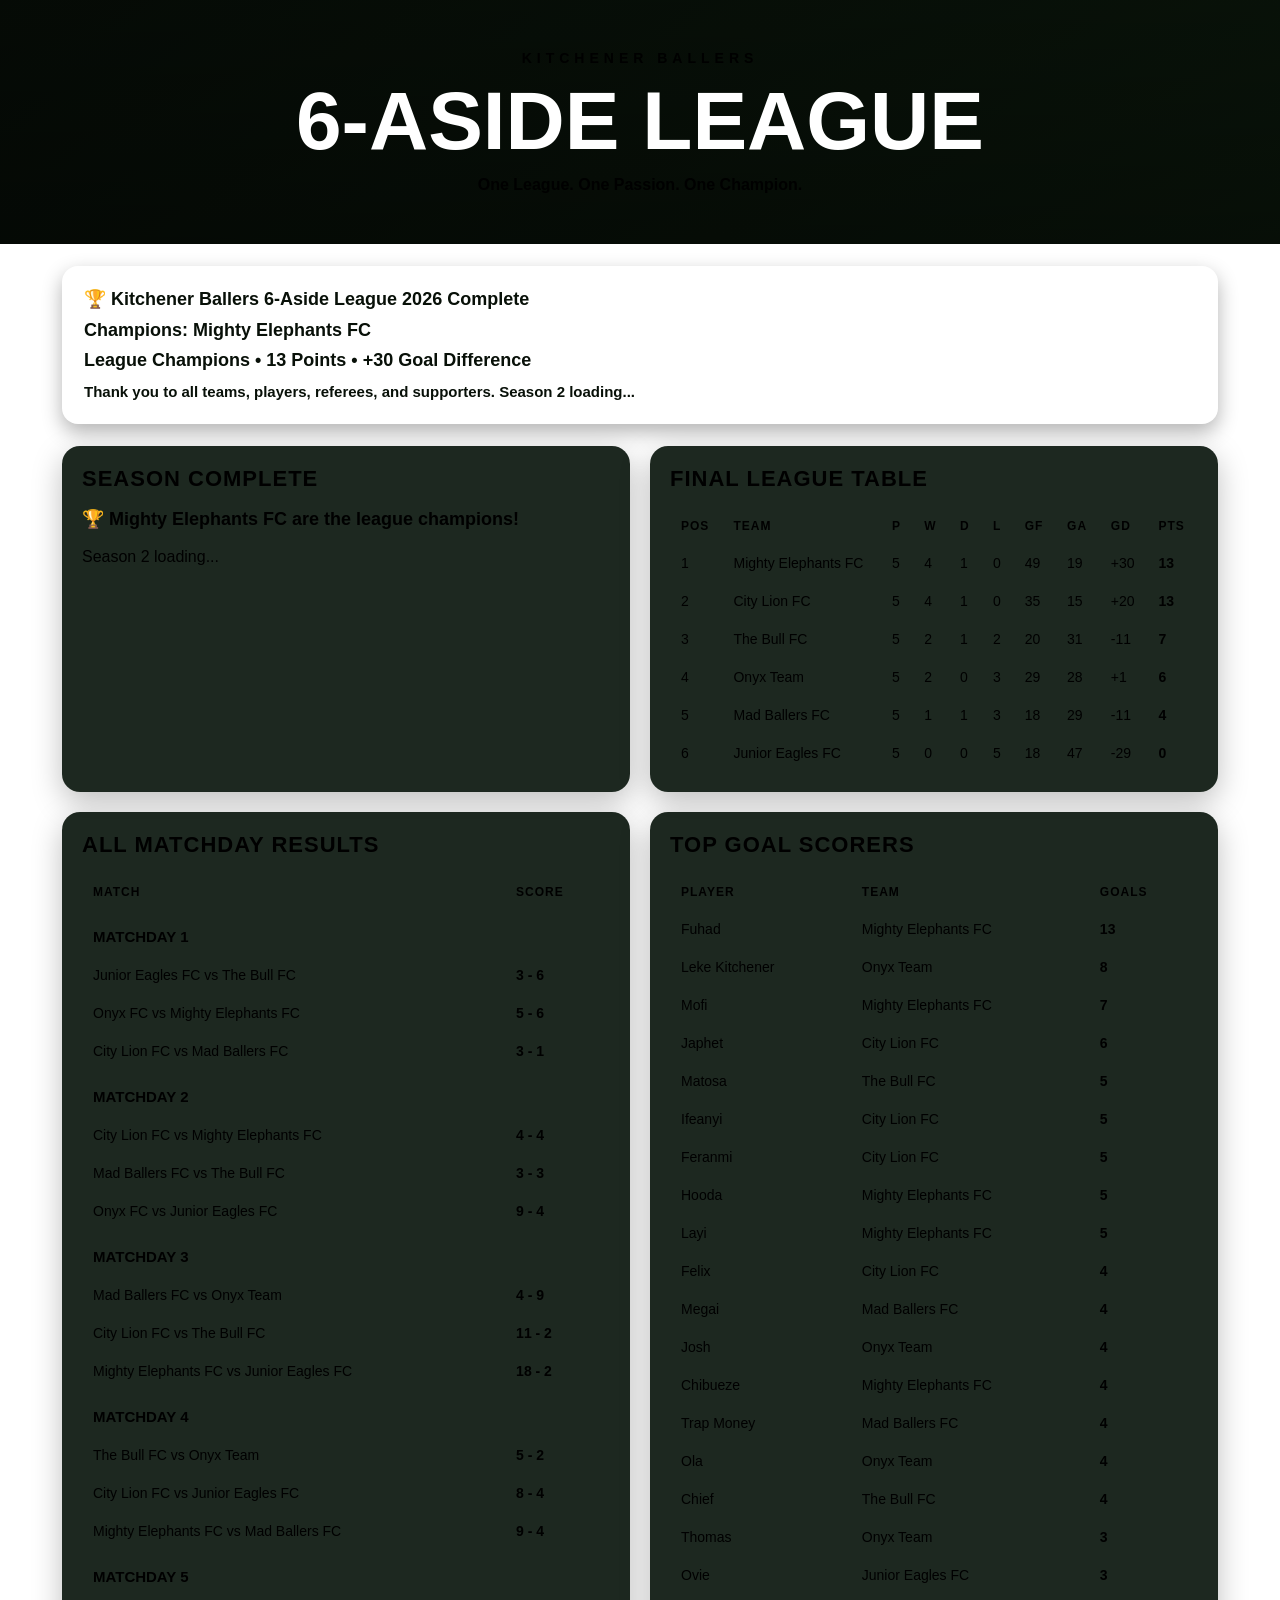
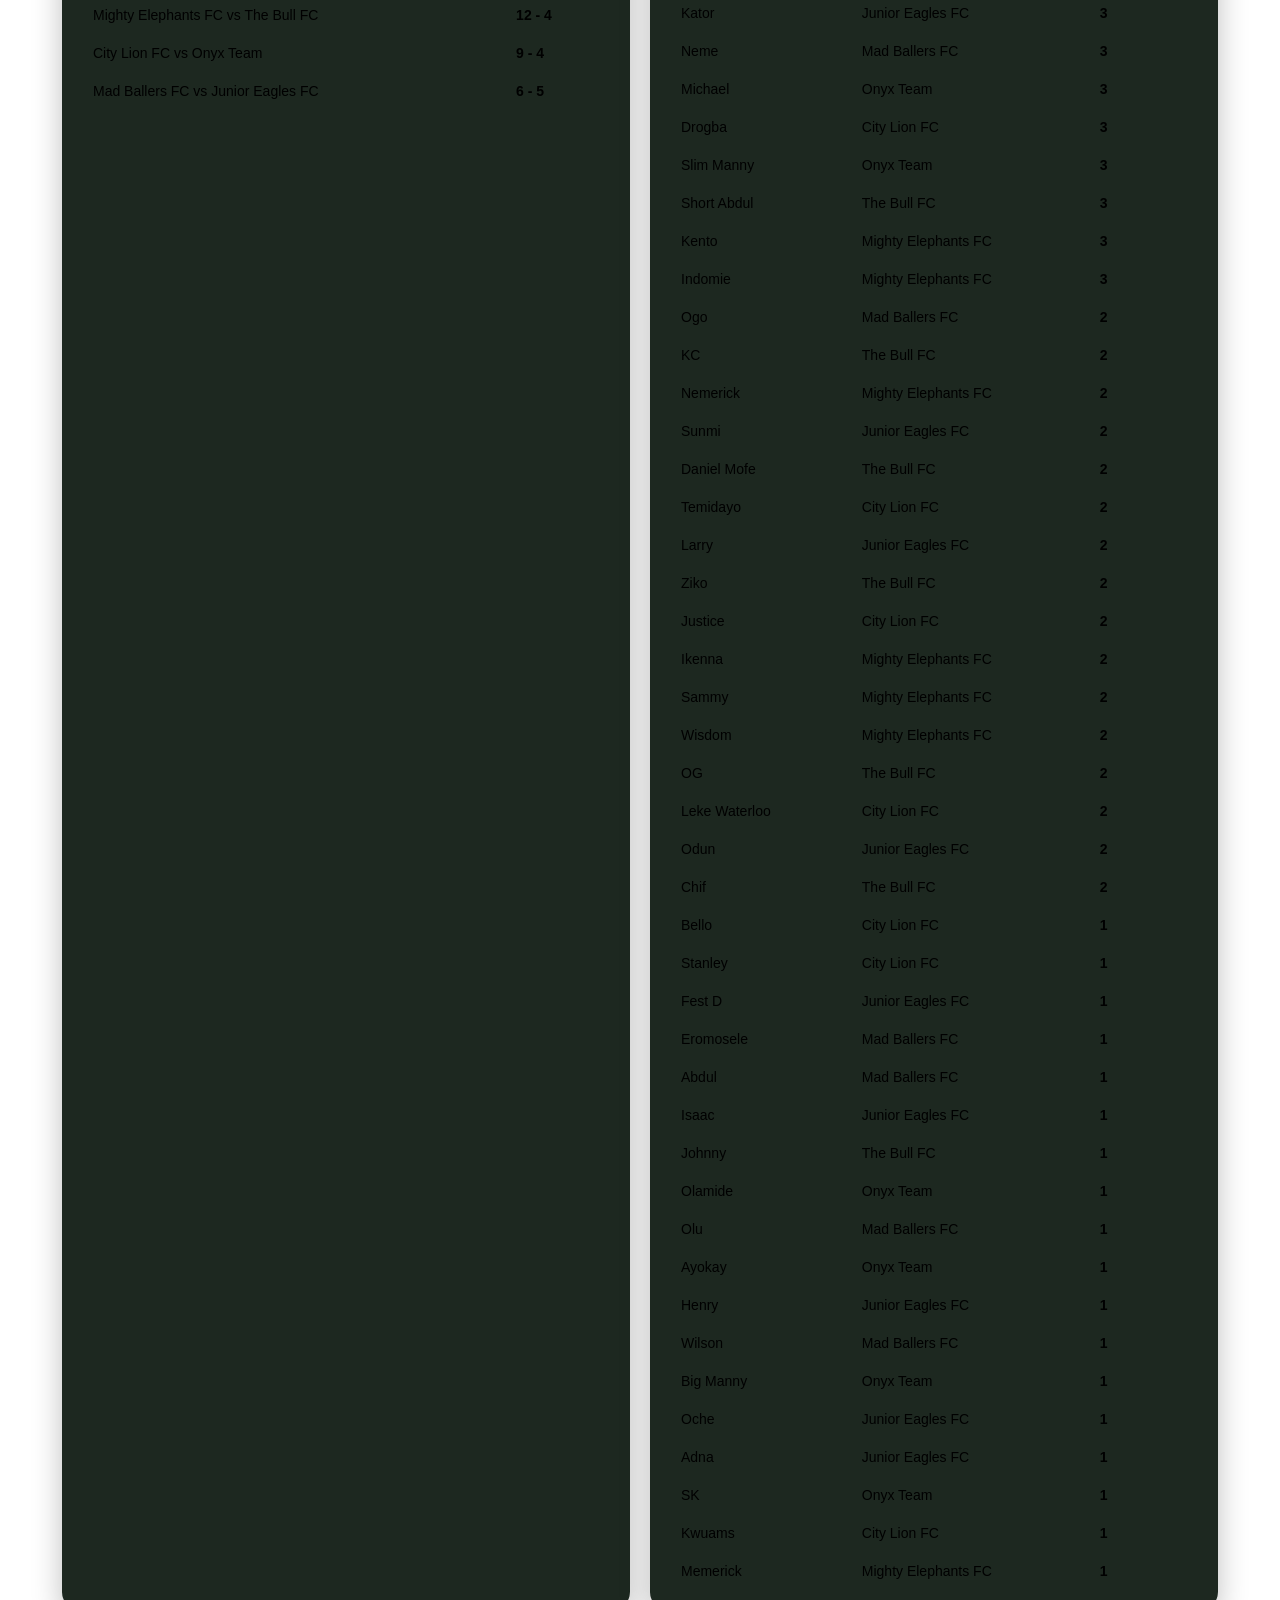
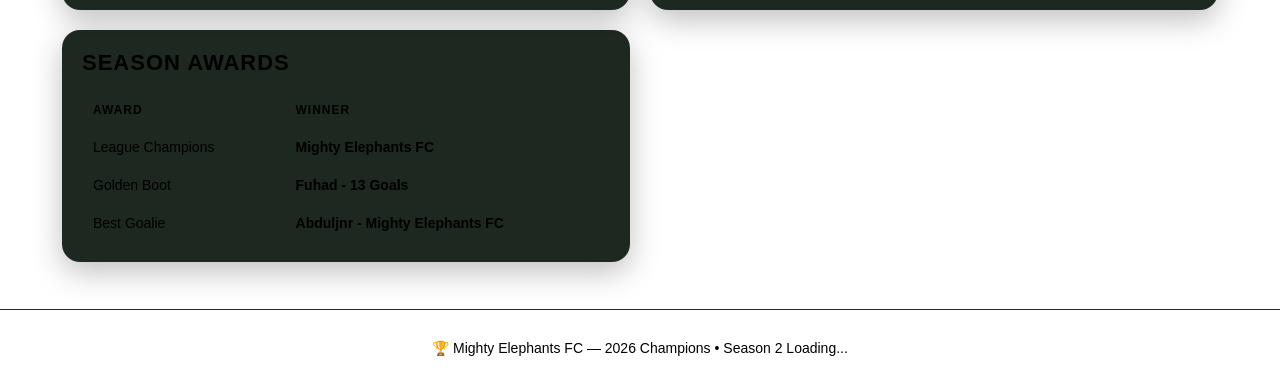
==== index.html @ 79f5cfe7 "Update index.html" ====
<!DOCTYPE html>
<html lang="en">

<head>
  <meta charset="UTF-8" />
  <meta name="viewport" content="width=device-width, initial-scale=1.0" />

  <title>Kitchener Ballers 6-Aside League</title>

  <link rel="stylesheet" href="styles.css?v=301" />
</head>

<body>

  <header class="hero">
    <p class="eyebrow">Kitchener Ballers</p>
    <h1>6-Aside League</h1>
    <p class="tagline">One League. One Passion. One Champion.</p>
  </header>

  <main class="container">

    <section id="season-status" class="notice"></section>

    <section class="grid">

      <div class="card" id="fixtures-card">
        <h2>Season Complete</h2>

        <table>
          <thead>
            <tr>
              <th>Pitch</th>
              <th>Fixture</th>
              <th>Referee</th>
            </tr>
          </thead>

          <tbody id="fixtures-body"></tbody>
        </table>
      </div>

      <div class="card">
        <h2>Final League Table</h2>

        <table>
          <thead>
            <tr>
              <th>Pos</th>
              <th>Team</th>
              <th>P</th>
              <th>W</th>
              <th>D</th>
              <th>L</th>
              <th>GF</th>
              <th>GA</th>
              <th>GD</th>
              <th>Pts</th>
            </tr>
          </thead>

          <tbody id="standings-body"></tbody>
        </table>
      </div>

      <div class="card">
        <h2>All Matchday Results</h2>

        <table>
          <thead>
            <tr>
              <th>Match</th>
              <th>Score</th>
            </tr>
          </thead>

          <tbody id="results-body"></tbody>
        </table>
      </div>

      <div class="card">
        <h2>Top Goal Scorers</h2>

        <table>
          <thead>
            <tr>
              <th>Player</th>
              <th>Team</th>
              <th>Goals</th>
            </tr>
          </thead>

          <tbody id="scorers-body"></tbody>
        </table>
      </div>

      <div class="card">
        <h2>Season Awards</h2>

        <table>
          <thead>
            <tr>
              <th>Award</th>
              <th>Winner</th>
            </tr>
          </thead>

          <tbody id="awards-body"></tbody>
        </table>
      </div>

    </section>

  </main>

  <footer>
    🏆 Mighty Elephants FC — 2026 Champions • Season 2 Loading...
  </footer>

  <script src="data.js?v=301"></script>
  <script src="script.js?v=301"></script>

</body>
</html>
---- styles.css ----
```css
:root{
  --bg:#071008;
  --card:#0f1b13;
  --green:#8bd11f;
  --line:#263b29;
  --text:#f4f7f2;
  --muted:#b8c3b3;
  --gold:#ffd700;
}

*{
  box-sizing:border-box;
}

body{
  margin:0;
  font-family:Arial,Helvetica,sans-serif;
  background:radial-gradient(circle at top,#173b16,var(--bg));
  color:var(--text);
}

/* HERO SECTION */

.hero{
  padding:50px 20px;
  text-align:center;
  background:
    linear-gradient(rgba(0,0,0,.55),rgba(0,0,0,.65)),
    linear-gradient(135deg,#0b160c,#132914);
  border-bottom:4px solid var(--green);
}

.eyebrow{
  text-transform:uppercase;
  letter-spacing:5px;
  color:var(--green);
  font-weight:700;
  margin:0;
  font-size:14px;
}

h1{
  font-size:clamp(38px,7vw,82px);
  margin:8px 0;
  text-transform:uppercase;
  color:#fff;
}

.tagline{
  margin:0;
  color:var(--muted);
  font-weight:700;
  font-size:16px;
}

/* MAIN CONTAINER */

.container{
  max-width:1200px;
  margin:0 auto;
  padding:22px;
}

/* NOTICE */

.notice{
  background:linear-gradient(135deg,var(--green),#b7ff5e);
  color:#081008;
  padding:18px 22px;
  border-radius:16px;
  margin-bottom:22px;
  font-size:18px;
  font-weight:bold;
  line-height:1.7;
  box-shadow:0 8px 20px rgba(0,0,0,.3);
}

/* GRID */

.grid{
  display:grid;
  grid-template-columns:1fr;
  gap:20px;
}

@media(min-width:900px){
  .grid{
    grid-template-columns:1fr 1fr;
  }
}

/* CARD */

.card{
  background:rgba(15,27,19,.94);
  border:1px solid var(--line);
  border-radius:18px;
  padding:20px;
  box-shadow:0 10px 30px rgba(0,0,0,.25);
  overflow:auto;
  transition:.25s ease;
}

.card:hover{
  transform:translateY(-3px);
  border-color:var(--green);
}

/* HEADINGS */

h2{
  margin:0 0 16px;
  color:var(--green);
  text-transform:uppercase;
  font-size:22px;
  letter-spacing:1px;
}

/* TABLES */

table{
  width:100%;
  border-collapse:collapse;
}

th,
td{
  border-bottom:1px solid var(--line);
  padding:11px;
  text-align:left;
}

th{
  color:var(--green);
  text-transform:uppercase;
  font-size:12px;
  letter-spacing:1px;
}

td{
  font-size:14px;
}

tr:hover{
  background:#142416;
}

/* BADGE */

.badge{
  display:inline-block;
  background:#20381e;
  border:1px solid var(--green);
  border-radius:999px;
  padding:4px 10px;
  font-size:12px;
  font-weight:bold;
}

/* MATCHDAY */

.matchday-heading{
  color:var(--green);
  font-weight:bold;
  padding-top:18px;
  text-transform:uppercase;
  font-size:15px;
}

/* COMPLETE MESSAGE */

.complete-message{
  font-size:18px;
  font-weight:bold;
  color:var(--green);
  margin-top:10px;
}

/* CHAMPIONS */

.champion-box{
  background:linear-gradient(135deg,#1f3318,#162815);
  border:2px solid var(--gold);
  border-radius:18px;
  padding:20px;
  text-align:center;
  margin-bottom:20px;
}

.champion-box h2{
  color:var(--gold);
  margin-bottom:10px;
}

.champion-box p{
  margin:6px 0;
  color:#fff;
}

/* AWARDS */

.award-gold{
  color:var(--gold);
  font-weight:bold;
}

/* FOOTER */

footer{
  text-align:center;
  color:var(--muted);
  padding:30px 20px;
  font-size:14px;
  border-top:1px solid #1d2e1d;
  margin-top:25px;
}

/* SCROLLBAR */

::-webkit-scrollbar{
  width:8px;
  height:8px;
}

::-webkit-scrollbar-thumb{
  background:var(--green);
  border-radius:10px;
}

::-webkit-scrollbar-track{
  background:#102012;
}
```
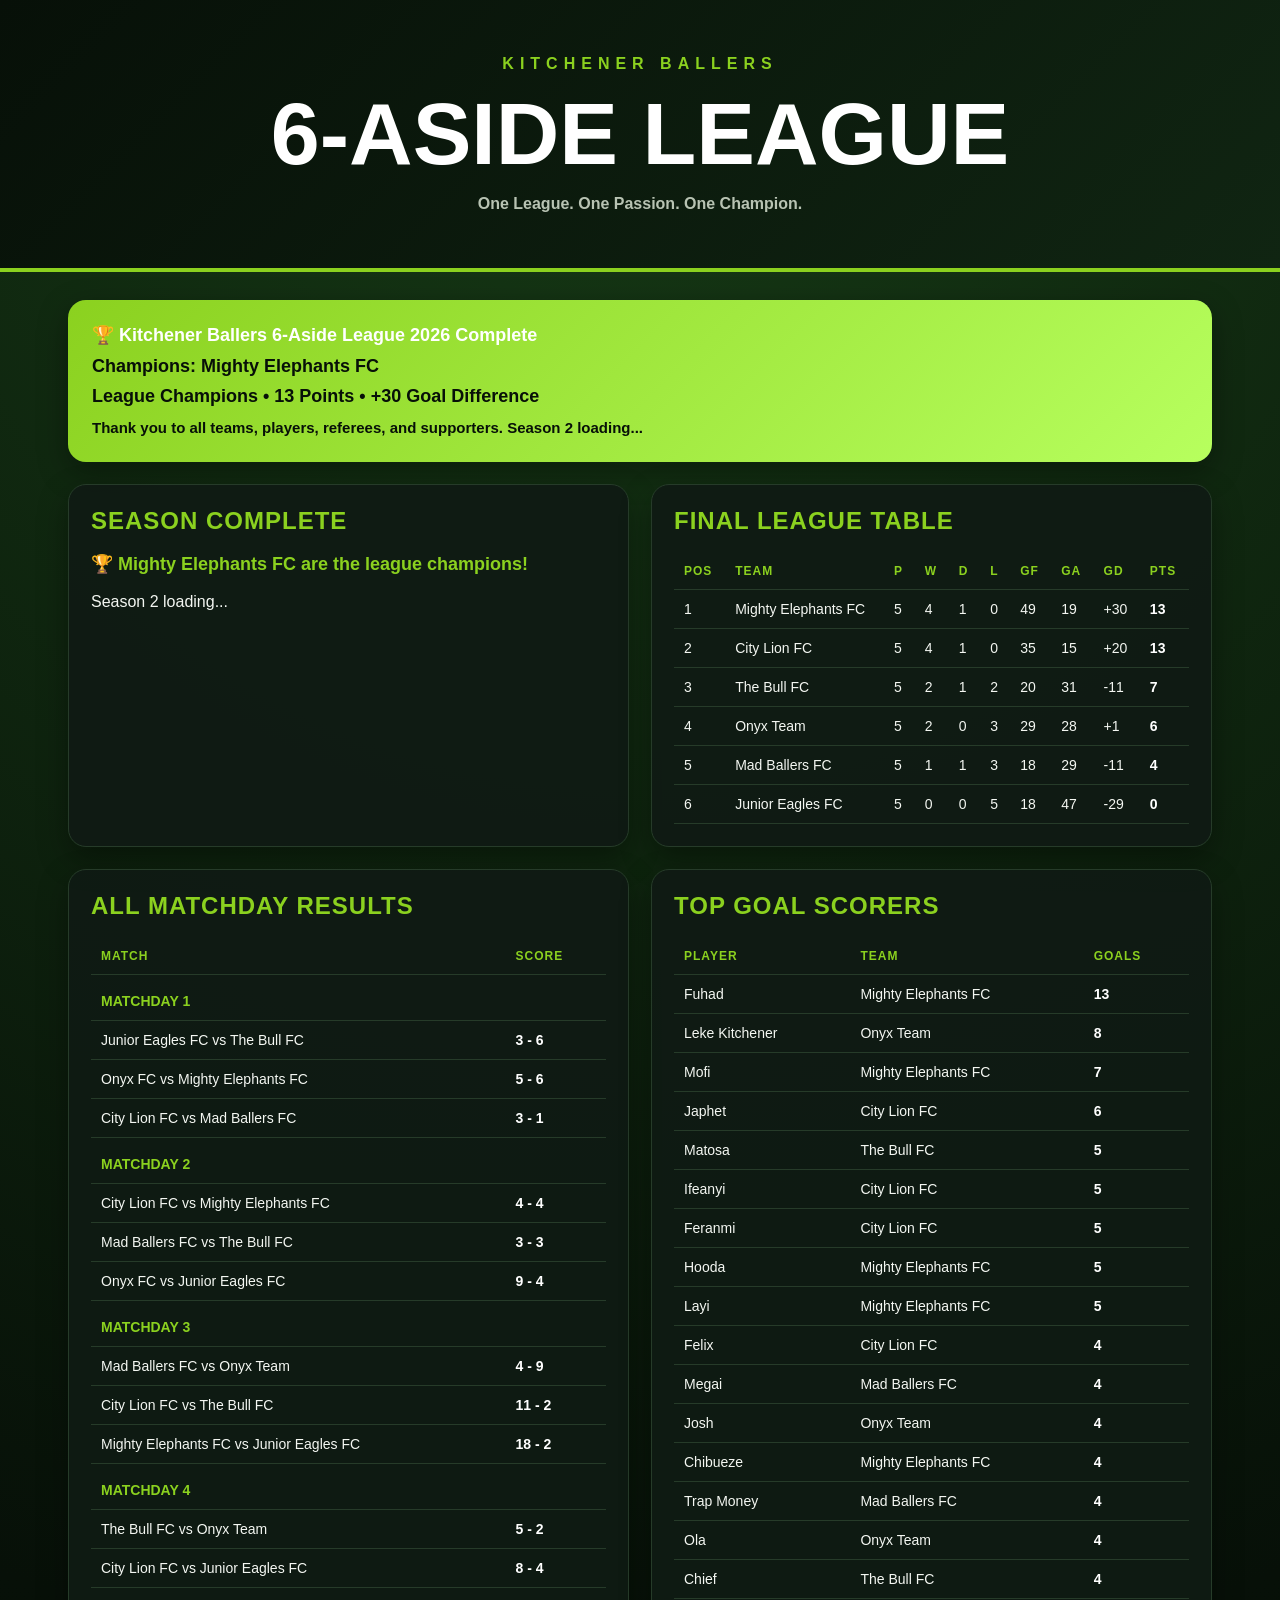
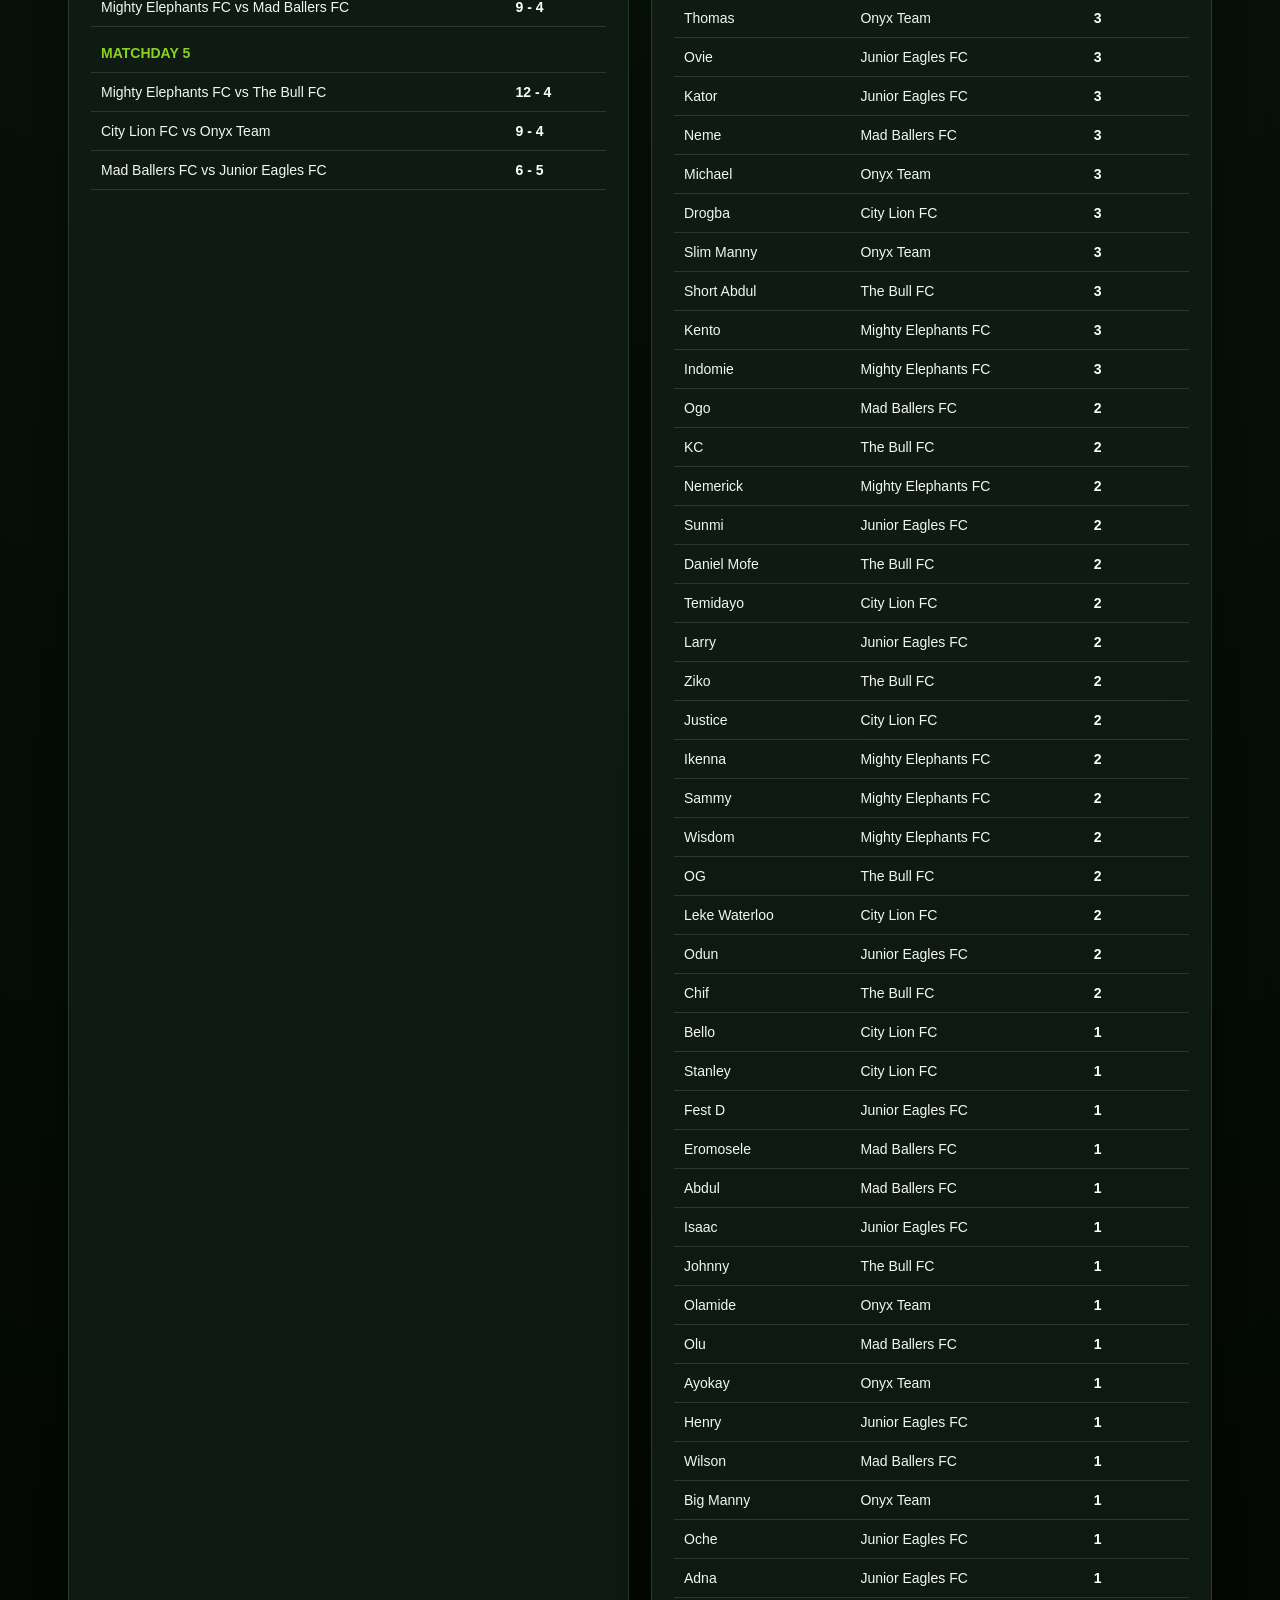
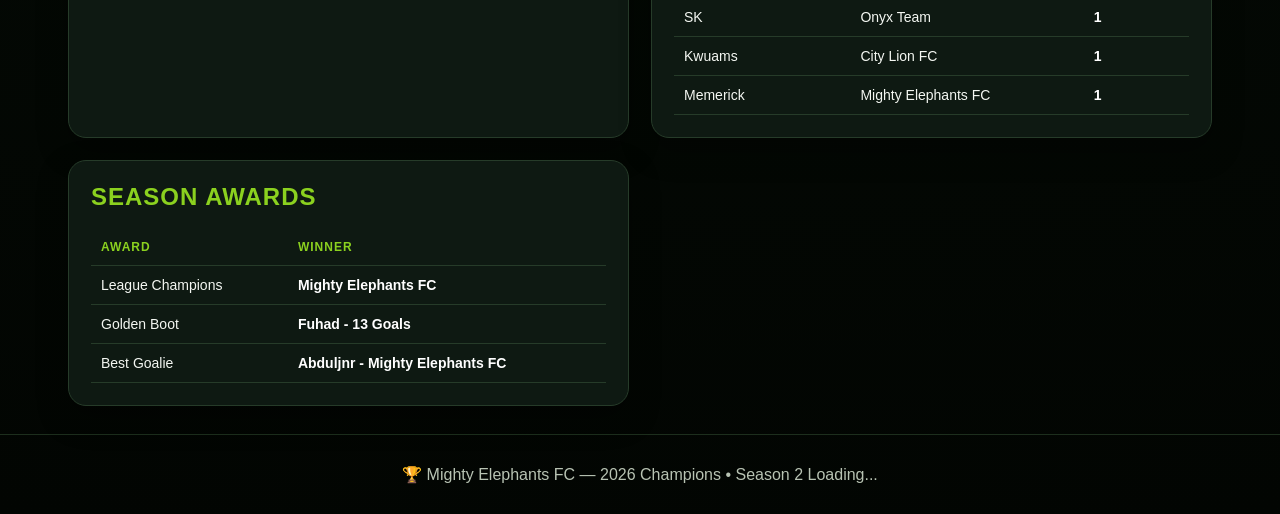
==== commit 62b74f3b: "Update index.html" ====
--- a/index.html
+++ b/index.html
@@ -7,7 +7,7 @@
 
   <title>Kitchener Ballers 6-Aside League</title>
 
-  <link rel="stylesheet" href="styles.css?v=301" />
+  <link rel="stylesheet" href="styles.css?v=302" />
 </head>
 
 <body>
@@ -117,8 +117,8 @@
     🏆 Mighty Elephants FC — 2026 Champions • Season 2 Loading...
   </footer>
 
-  <script src="data.js?v=301"></script>
-  <script src="script.js?v=301"></script>
+  <script src="data.js?v=302"></script>
+  <script src="script.js?v=302"></script>
 
 </body>
 </html>
--- a/styles.css
+++ b/styles.css
@@ -1,4 +1,3 @@
-```css
 :root{
   --bg:#071008;
   --card:#0f1b13;
@@ -9,130 +8,105 @@
   --gold:#ffd700;
 }
 
-*{
-  box-sizing:border-box;
+*{box-sizing:border-box}
+
+html,body{
+  margin:0;
+  min-height:100%;
+  font-family:Arial,Helvetica,sans-serif;
+  background:radial-gradient(circle at top,#173b16 0%,#071008 45%,#020502 100%) !important;
+  color:var(--text) !important;
 }
 
-body{
-  margin:0;
-  font-family:Arial,Helvetica,sans-serif;
-  background:radial-gradient(circle at top,#173b16,var(--bg));
-  color:var(--text);
-}
-
-/* HERO SECTION */
-
 .hero{
-  padding:50px 20px;
+  padding:55px 20px;
   text-align:center;
-  background:
-    linear-gradient(rgba(0,0,0,.55),rgba(0,0,0,.65)),
-    linear-gradient(135deg,#0b160c,#132914);
+  background:linear-gradient(135deg,#071008,#102512);
   border-bottom:4px solid var(--green);
 }
 
 .eyebrow{
   text-transform:uppercase;
-  letter-spacing:5px;
-  color:var(--green);
-  font-weight:700;
+  letter-spacing:6px;
+  color:var(--green) !important;
+  font-weight:800;
   margin:0;
-  font-size:14px;
 }
 
 h1{
-  font-size:clamp(38px,7vw,82px);
-  margin:8px 0;
+  font-size:clamp(42px,7vw,88px);
+  margin:10px 0;
   text-transform:uppercase;
-  color:#fff;
+  color:#fff !important;
 }
 
 .tagline{
   margin:0;
-  color:var(--muted);
+  color:var(--muted) !important;
   font-weight:700;
-  font-size:16px;
 }
-
-/* MAIN CONTAINER */
 
 .container{
   max-width:1200px;
   margin:0 auto;
-  padding:22px;
+  padding:28px;
 }
-
-/* NOTICE */
 
 .notice{
   background:linear-gradient(135deg,var(--green),#b7ff5e);
-  color:#081008;
-  padding:18px 22px;
-  border-radius:16px;
+  color:#071008 !important;
+  padding:20px 24px;
+  border-radius:18px;
   margin-bottom:22px;
   font-size:18px;
-  font-weight:bold;
+  font-weight:700;
   line-height:1.7;
-  box-shadow:0 8px 20px rgba(0,0,0,.3);
+  box-shadow:0 10px 30px rgba(0,0,0,.35);
 }
-
-/* GRID */
 
 .grid{
   display:grid;
   grid-template-columns:1fr;
-  gap:20px;
+  gap:22px;
 }
 
 @media(min-width:900px){
-  .grid{
-    grid-template-columns:1fr 1fr;
-  }
+  .grid{grid-template-columns:1fr 1fr}
 }
 
-/* CARD */
-
 .card{
-  background:rgba(15,27,19,.94);
+  background:rgba(15,27,19,.96) !important;
   border:1px solid var(--line);
   border-radius:18px;
-  padding:20px;
-  box-shadow:0 10px 30px rgba(0,0,0,.25);
+  padding:22px;
+  box-shadow:0 12px 30px rgba(0,0,0,.35);
   overflow:auto;
-  transition:.25s ease;
+  color:var(--text) !important;
 }
 
-.card:hover{
-  transform:translateY(-3px);
-  border-color:var(--green);
+.card h2{
+  color:var(--green) !important;
+  margin:0 0 18px;
+  text-transform:uppercase;
+  letter-spacing:1px;
+  font-size:24px;
 }
-
-/* HEADINGS */
-
-h2{
-  margin:0 0 16px;
-  color:var(--green);
-  text-transform:uppercase;
-  font-size:22px;
-  letter-spacing:1px;
-}
-
-/* TABLES */
 
 table{
   width:100%;
   border-collapse:collapse;
+  color:var(--text) !important;
 }
 
-th,
-td{
+th,td{
   border-bottom:1px solid var(--line);
-  padding:11px;
+  padding:11px 10px;
   text-align:left;
+  color:var(--text) !important;
 }
 
 th{
-  color:var(--green);
+  color:var(--green) !important;
   text-transform:uppercase;
   font-size:12px;
   letter-spacing:1px;
@@ -146,89 +120,26 @@
   background:#142416;
 }
 
-/* BADGE */
-
-.badge{
-  display:inline-block;
-  background:#20381e;
-  border:1px solid var(--green);
-  border-radius:999px;
-  padding:4px 10px;
-  font-size:12px;
-  font-weight:bold;
+strong{
+  color:#fff !important;
 }
 
-/* MATCHDAY */
-
 .matchday-heading{
-  color:var(--green);
-  font-weight:bold;
+  color:var(--green) !important;
+  font-weight:800;
   padding-top:18px;
   text-transform:uppercase;
-  font-size:15px;
 }
 
-/* COMPLETE MESSAGE */
-
 .complete-message{
+  color:var(--green) !important;
   font-size:18px;
-  font-weight:bold;
-  color:var(--green);
-  margin-top:10px;
+  font-weight:800;
 }
-
-/* CHAMPIONS */
-
-.champion-box{
-  background:linear-gradient(135deg,#1f3318,#162815);
-  border:2px solid var(--gold);
-  border-radius:18px;
-  padding:20px;
-  text-align:center;
-  margin-bottom:20px;
-}
-
-.champion-box h2{
-  color:var(--gold);
-  margin-bottom:10px;
-}
-
-.champion-box p{
-  margin:6px 0;
-  color:#fff;
-}
-
-/* AWARDS */
-
-.award-gold{
-  color:var(--gold);
-  font-weight:bold;
-}
-
-/* FOOTER */
 
 footer{
   text-align:center;
-  color:var(--muted);
+  color:var(--muted) !important;
   padding:30px 20px;
-  font-size:14px;
   border-top:1px solid #1d2e1d;
-  margin-top:25px;
 }
-
-/* SCROLLBAR */
-
-::-webkit-scrollbar{
-  width:8px;
-  height:8px;
-}
-
-::-webkit-scrollbar-thumb{
-  background:var(--green);
-  border-radius:10px;
-}
-
-::-webkit-scrollbar-track{
-  background:#102012;
-}
-```
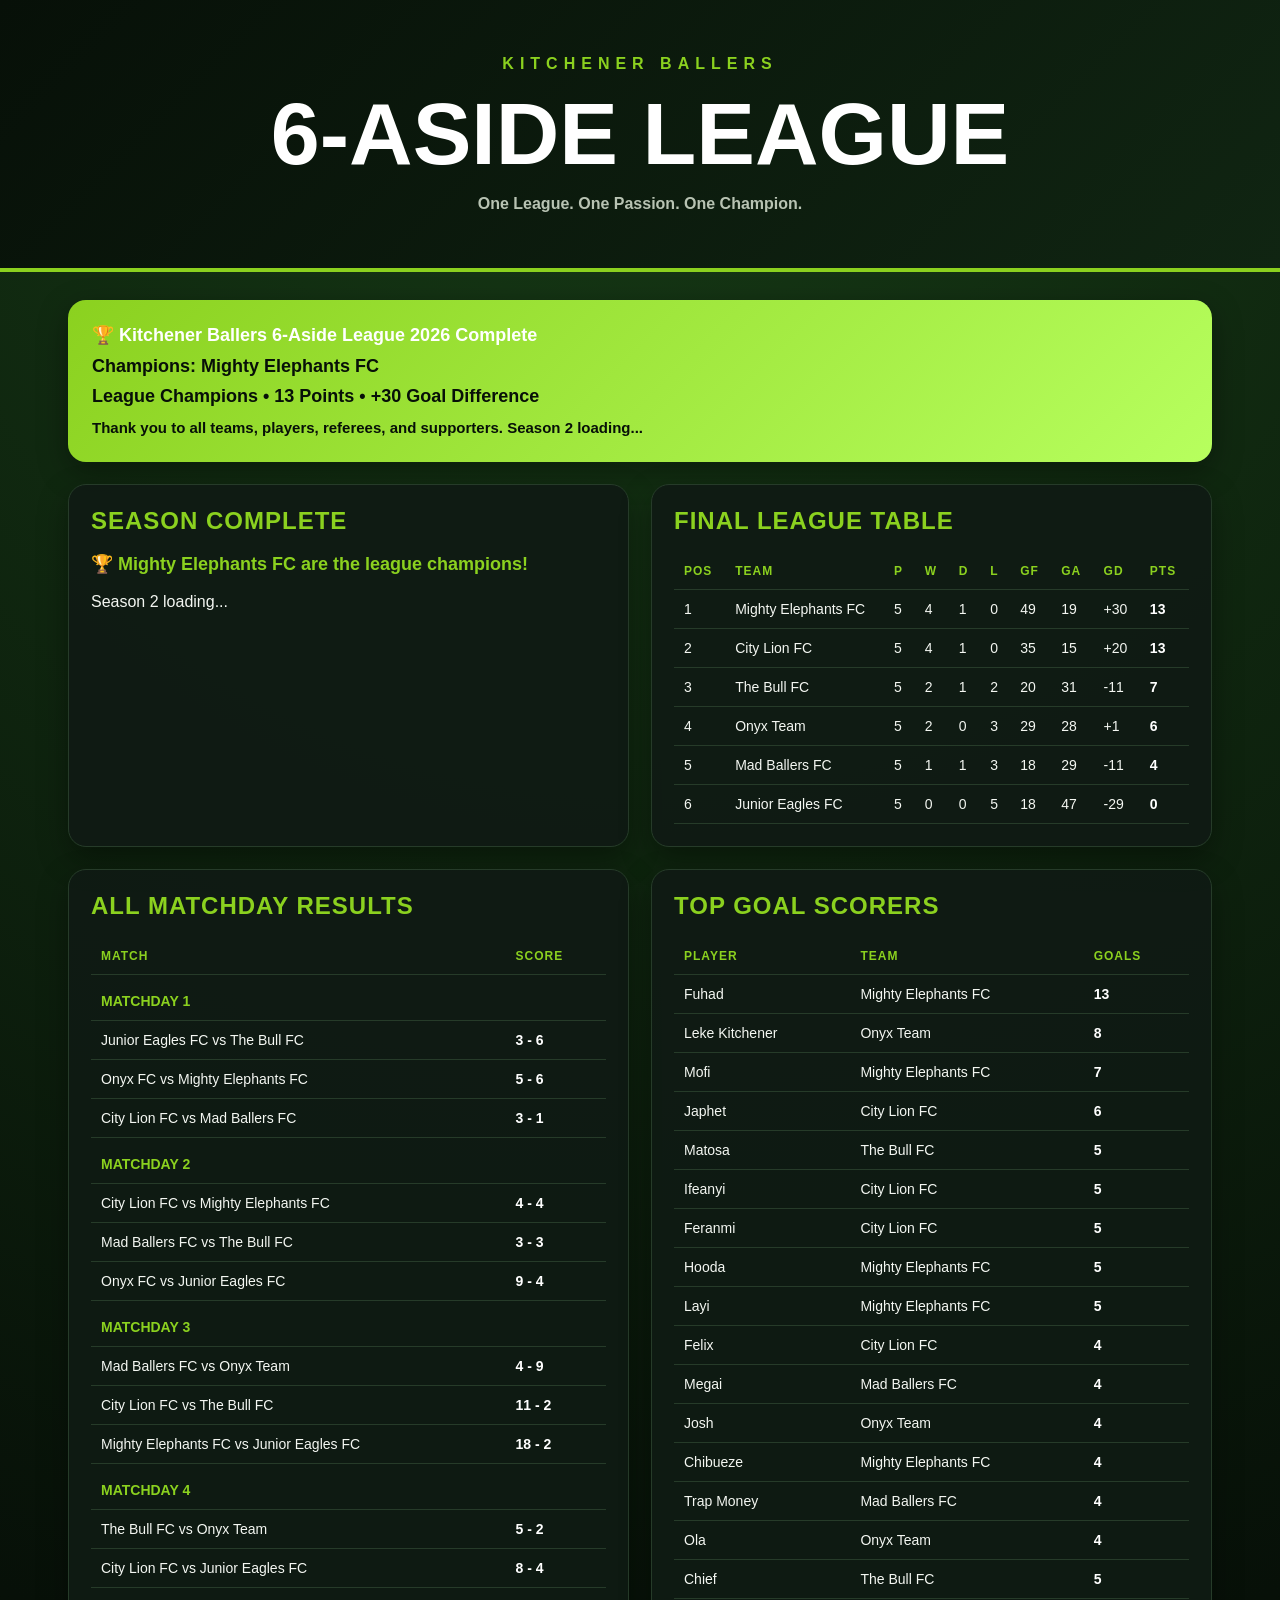
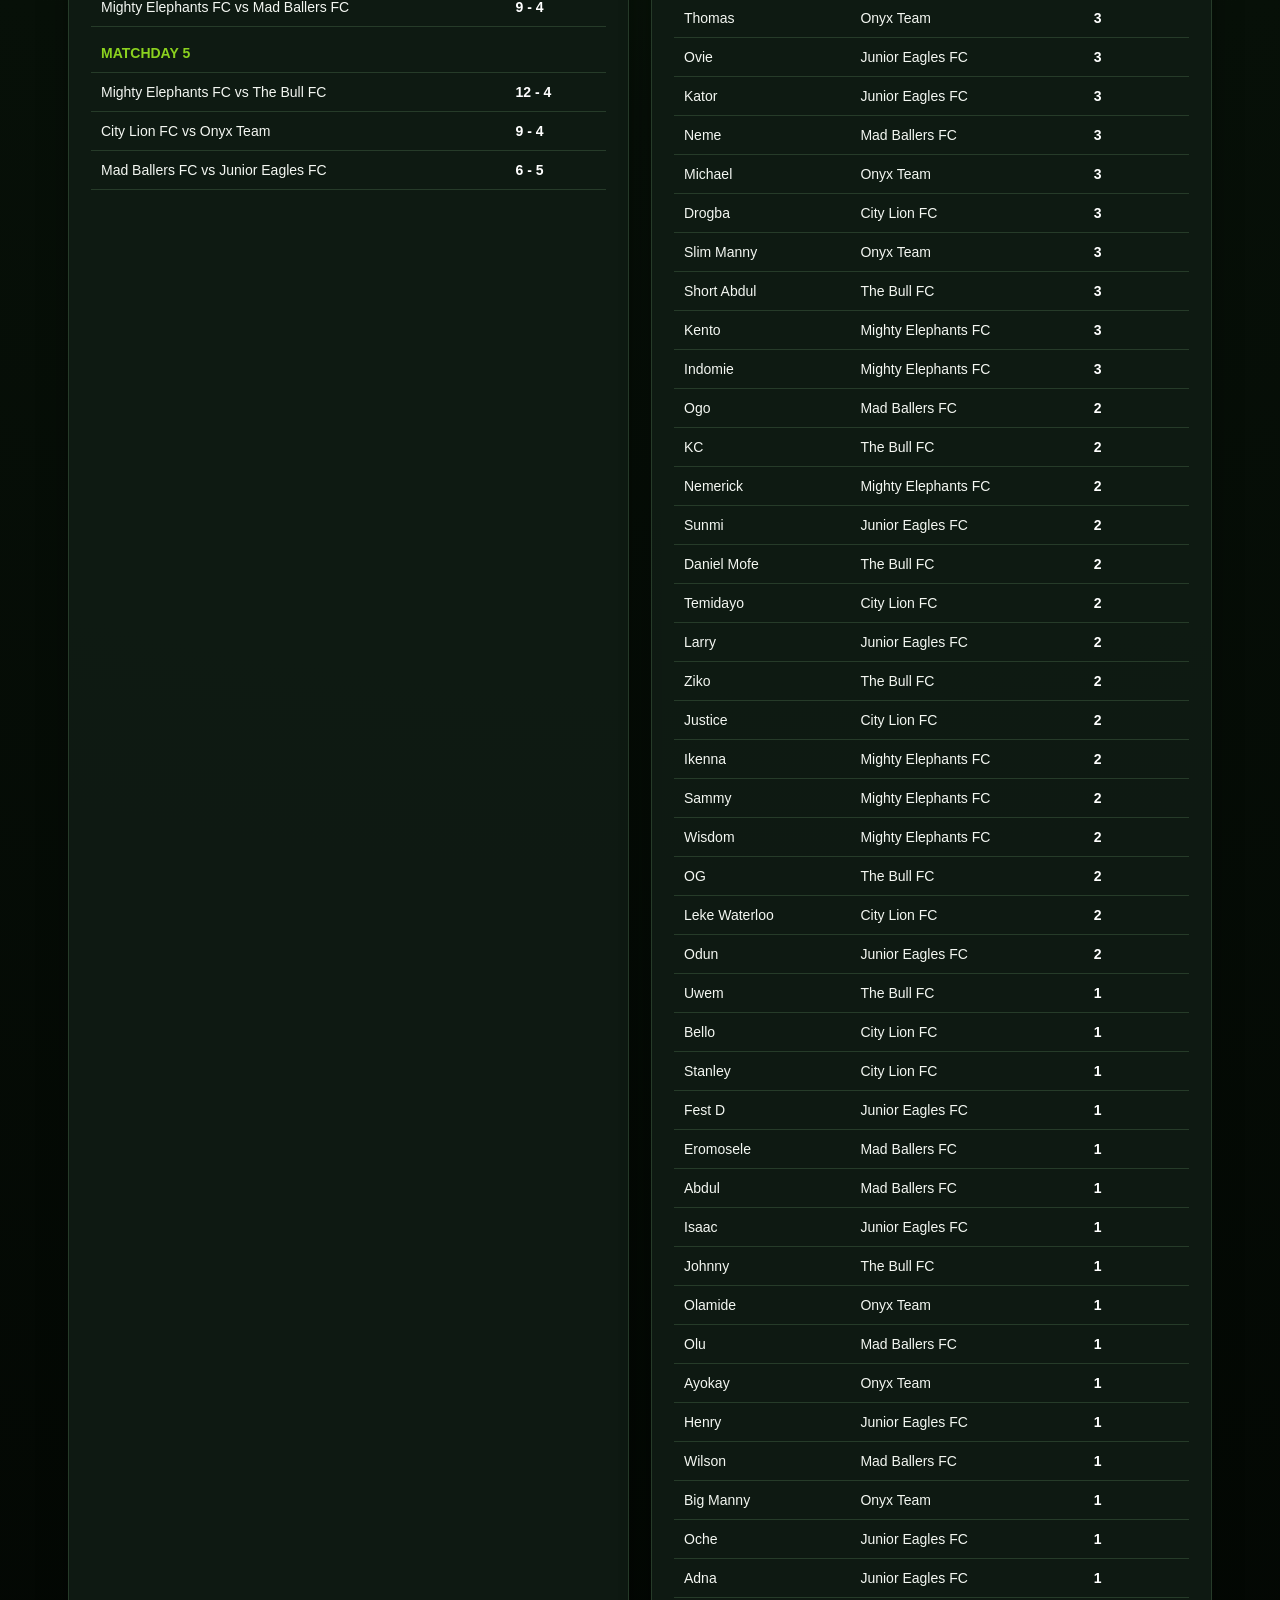
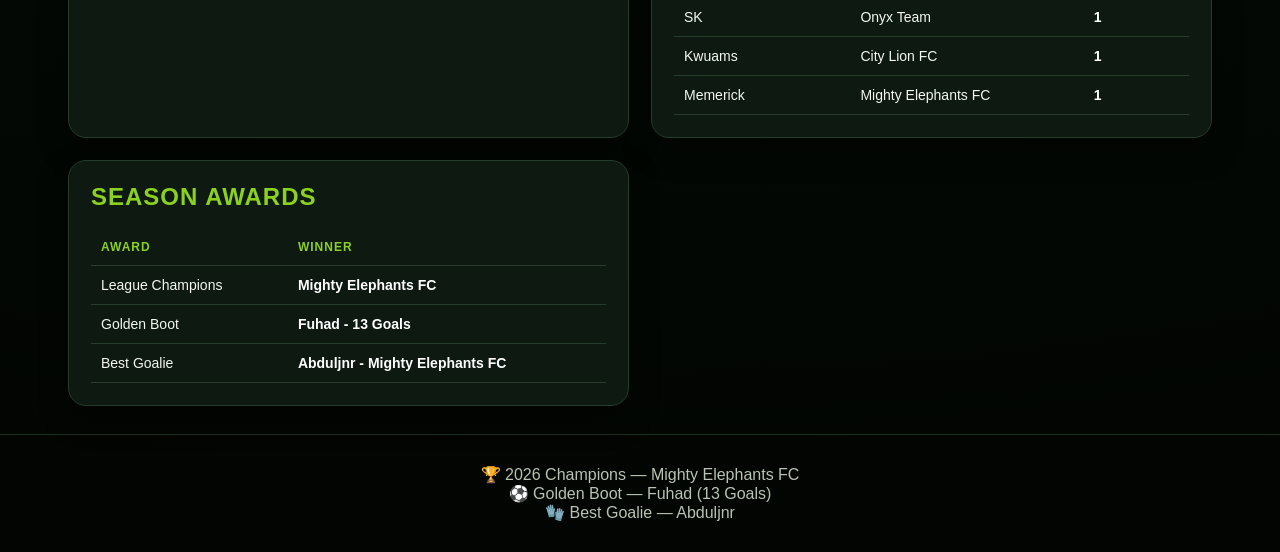
==== commit 7f0cacc2: "Update index.html" ====
--- a/index.html
+++ b/index.html
@@ -113,9 +113,11 @@
 
   </main>
 
-  <footer>
-    🏆 Mighty Elephants FC — 2026 Champions • Season 2 Loading...
-  </footer>
+ <footer>
+  🏆 2026 Champions — Mighty Elephants FC <br>
+  ⚽ Golden Boot — Fuhad (13 Goals) <br>
+  🧤 Best Goalie — Abduljnr
+</footer>
 
   <script src="data.js?v=302"></script>
   <script src="script.js?v=302"></script>
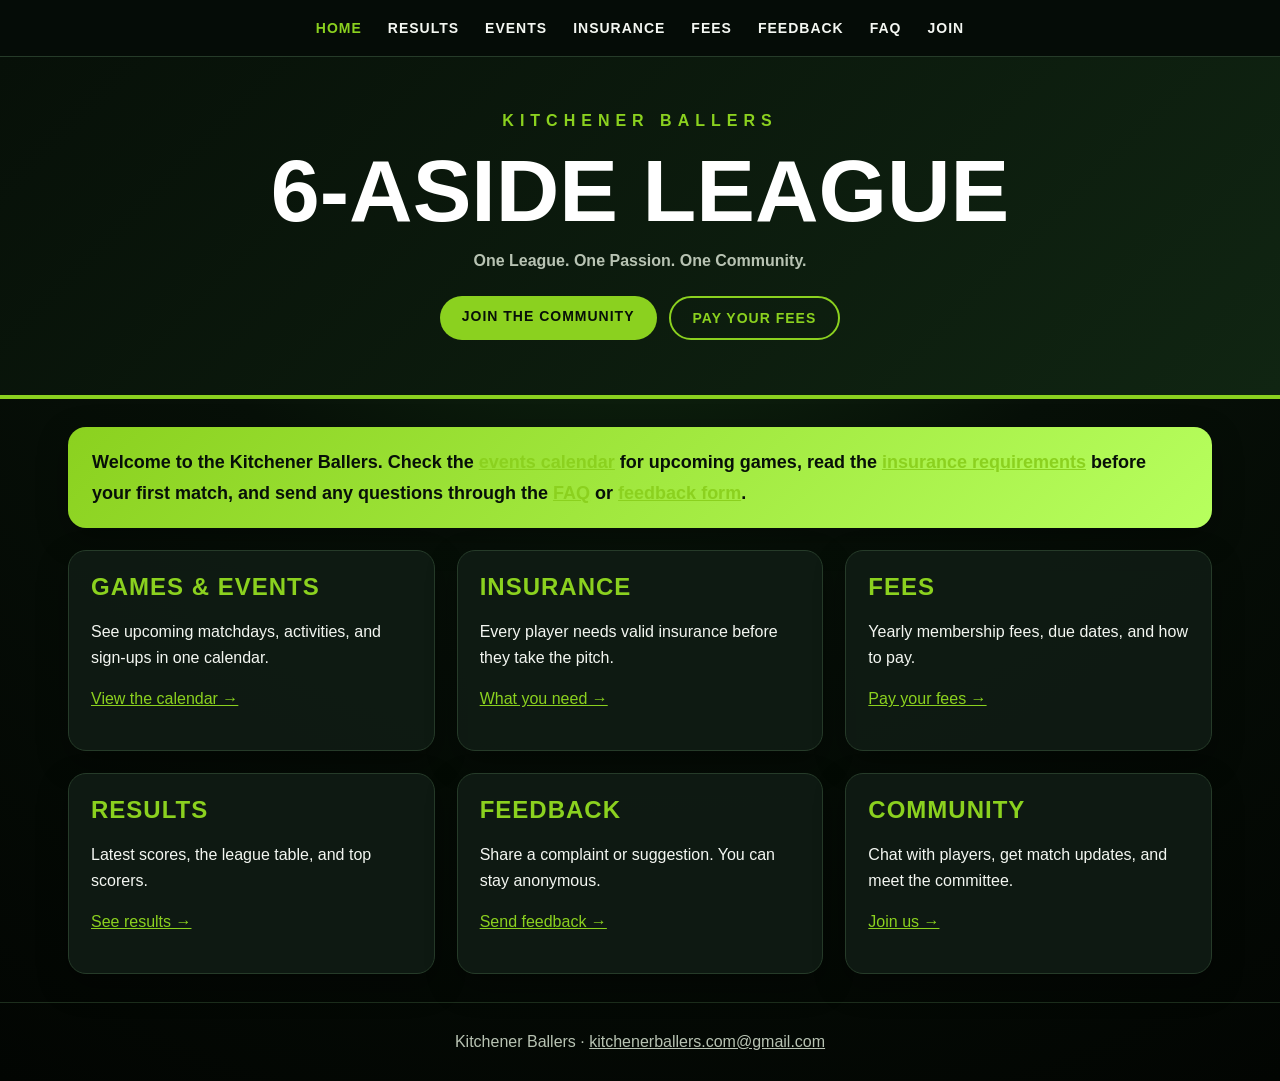
==== commit 27fafea2: "Rebuild site as multi-page community hub Add Home, Events, Insurance, Fees, Feedback, FAQ and Join p" ====
--- a/index.html
+++ b/index.html
@@ -4,123 +4,85 @@
 <head>
   <meta charset="UTF-8" />
   <meta name="viewport" content="width=device-width, initial-scale=1.0" />
-
-  <title>Kitchener Ballers 6-Aside League</title>
-
-  <link rel="stylesheet" href="styles.css?v=302" />
+  <title>Kitchener Ballers | Home</title>
+  <link rel="stylesheet" href="styles.css?v=400" />
 </head>
 
 <body>
 
+  <nav class="site-nav">
+    <a href="index.html" class="active">Home</a>
+    <a href="results.html">Results</a>
+    <a href="events.html">Events</a>
+    <a href="insurance.html">Insurance</a>
+    <a href="fees.html">Fees</a>
+    <a href="feedback.html">Feedback</a>
+    <a href="faq.html">FAQ</a>
+    <a href="join.html">Join</a>
+  </nav>
+
   <header class="hero">
     <p class="eyebrow">Kitchener Ballers</p>
     <h1>6-Aside League</h1>
-    <p class="tagline">One League. One Passion. One Champion.</p>
+    <p class="tagline">One League. One Passion. One Community.</p>
+    <div class="hero-actions">
+      <a class="btn" href="join.html">Join the community</a>
+      <a class="btn outline" href="fees.html">Pay your fees</a>
+    </div>
   </header>
 
   <main class="container">
 
-    <section id="season-status" class="notice"></section>
+    <section class="notice">
+      Welcome to the Kitchener Ballers. Check the <a href="events.html">events calendar</a> for upcoming games, read the <a href="insurance.html">insurance requirements</a> before your first match, and send any questions through the <a href="faq.html">FAQ</a> or <a href="feedback.html">feedback form</a>.
+    </section>
 
-    <section class="grid">
+    <section class="grid three">
 
-      <div class="card" id="fixtures-card">
-        <h2>Season Complete</h2>
-
-        <table>
-          <thead>
-            <tr>
-              <th>Pitch</th>
-              <th>Fixture</th>
-              <th>Referee</th>
-            </tr>
-          </thead>
-
-          <tbody id="fixtures-body"></tbody>
-        </table>
+      <div class="card">
+        <h2>Games &amp; Events</h2>
+        <p>See upcoming matchdays, activities, and sign-ups in one calendar.</p>
+        <p><a href="events.html">View the calendar &rarr;</a></p>
       </div>
 
       <div class="card">
-        <h2>Final League Table</h2>
-
-        <table>
-          <thead>
-            <tr>
-              <th>Pos</th>
-              <th>Team</th>
-              <th>P</th>
-              <th>W</th>
-              <th>D</th>
-              <th>L</th>
-              <th>GF</th>
-              <th>GA</th>
-              <th>GD</th>
-              <th>Pts</th>
-            </tr>
-          </thead>
-
-          <tbody id="standings-body"></tbody>
-        </table>
+        <h2>Insurance</h2>
+        <p>Every player needs valid insurance before they take the pitch.</p>
+        <p><a href="insurance.html">What you need &rarr;</a></p>
       </div>
 
       <div class="card">
-        <h2>All Matchday Results</h2>
-
-        <table>
-          <thead>
-            <tr>
-              <th>Match</th>
-              <th>Score</th>
-            </tr>
-          </thead>
-
-          <tbody id="results-body"></tbody>
-        </table>
+        <h2>Fees</h2>
+        <p>Yearly membership fees, due dates, and how to pay.</p>
+        <p><a href="fees.html">Pay your fees &rarr;</a></p>
       </div>
 
       <div class="card">
-        <h2>Top Goal Scorers</h2>
-
-        <table>
-          <thead>
-            <tr>
-              <th>Player</th>
-              <th>Team</th>
-              <th>Goals</th>
-            </tr>
-          </thead>
-
-          <tbody id="scorers-body"></tbody>
-        </table>
+        <h2>Results</h2>
+        <p>Latest scores, the league table, and top scorers.</p>
+        <p><a href="results.html">See results &rarr;</a></p>
       </div>
 
       <div class="card">
-        <h2>Season Awards</h2>
+        <h2>Feedback</h2>
+        <p>Share a complaint or suggestion. You can stay anonymous.</p>
+        <p><a href="feedback.html">Send feedback &rarr;</a></p>
+      </div>
 
-        <table>
-          <thead>
-            <tr>
-              <th>Award</th>
-              <th>Winner</th>
-            </tr>
-          </thead>
-
-          <tbody id="awards-body"></tbody>
-        </table>
+      <div class="card">
+        <h2>Community</h2>
+        <p>Chat with players, get match updates, and meet the committee.</p>
+        <p><a href="join.html">Join us &rarr;</a></p>
       </div>
 
     </section>
 
   </main>
 
- <footer>
-  🏆 2026 Champions — Mighty Elephants FC <br>
-  ⚽ Golden Boot — Fuhad (13 Goals) <br>
-  🧤 Best Goalie — Abduljnr
-</footer>
-
-  <script src="data.js?v=302"></script>
-  <script src="script.js?v=302"></script>
+  <footer>
+    Kitchener Ballers &middot; <a href="mailto:kitchenerballers.com@gmail.com">kitchenerballers.com@gmail.com</a>
+  </footer>
 
 </body>
+
 </html>
--- a/styles.css
+++ b/styles.css
@@ -18,6 +18,33 @@
   color:var(--text) !important;
 }
 
+a{color:var(--green)}
+
+/* ---------- Navigation ---------- */
+.site-nav{
+  display:flex;
+  flex-wrap:wrap;
+  justify-content:center;
+  gap:6px 18px;
+  padding:14px 20px;
+  background:#050c07;
+  border-bottom:1px solid var(--line);
+  position:sticky;
+  top:0;
+  z-index:10;
+}
+.site-nav a{
+  color:var(--text);
+  text-decoration:none;
+  font-size:14px;
+  font-weight:700;
+  text-transform:uppercase;
+  letter-spacing:1px;
+  padding:6px 4px;
+}
+.site-nav a:hover,.site-nav a.active{color:var(--green)}
+
+/* ---------- Hero ---------- */
 .hero{
   padding:55px 20px;
   text-align:center;
@@ -46,6 +73,33 @@
   font-weight:700;
 }
 
+.hero-actions{
+  margin-top:26px;
+  display:flex;
+  flex-wrap:wrap;
+  justify-content:center;
+  gap:12px;
+}
+
+.btn{
+  display:inline-block;
+  background:var(--green);
+  color:#071008;
+  text-decoration:none;
+  font-weight:800;
+  text-transform:uppercase;
+  letter-spacing:1px;
+  padding:12px 22px;
+  border-radius:999px;
+  font-size:14px;
+}
+.btn.outline{
+  background:transparent;
+  color:var(--green);
+  border:2px solid var(--green);
+}
+
+/* ---------- Layout ---------- */
 .container{
   max-width:1200px;
   margin:0 auto;
@@ -72,6 +126,7 @@
 
 @media(min-width:900px){
   .grid{grid-template-columns:1fr 1fr}
+  .grid.three{grid-template-columns:repeat(3,1fr)}
 }
 
 .card{
@@ -92,6 +147,23 @@
   font-size:24px;
 }
 
+.card h3{
+  color:#fff;
+  margin:18px 0 8px;
+  font-size:18px;
+}
+
+.card p,.card li{line-height:1.6}
+
+.placeholder{
+  background:#3a2f00;
+  color:var(--gold);
+  padding:1px 6px;
+  border-radius:6px;
+  font-size:.92em;
+}
+
+/* ---------- Tables ---------- */
 table{
   width:100%;
   border-collapse:collapse;
@@ -136,6 +208,43 @@
   font-size:18px;
   font-weight:800;
 }
+
+.badge{
+  background:var(--green);
+  color:#071008;
+  padding:2px 8px;
+  border-radius:999px;
+  font-weight:800;
+  font-size:12px;
+}
+
+/* ---------- Forms and embeds ---------- */
+.embed{
+  width:100%;
+  height:620px;
+  border:0;
+  border-radius:12px;
+  background:#fff;
+}
+
+.fee-box{
+  font-size:40px;
+  font-weight:900;
+  color:var(--green);
+  margin:6px 0 14px;
+}
+
+.faq details{
+  border-bottom:1px solid var(--line);
+  padding:14px 0;
+}
+.faq summary{
+  cursor:pointer;
+  font-weight:800;
+  color:#fff;
+  font-size:16px;
+}
+.faq details p{margin:10px 0 0;color:var(--muted)}
 
 footer{
   text-align:center;
@@ -143,3 +252,4 @@
   padding:30px 20px;
   border-top:1px solid #1d2e1d;
 }
+footer a{color:var(--muted)}
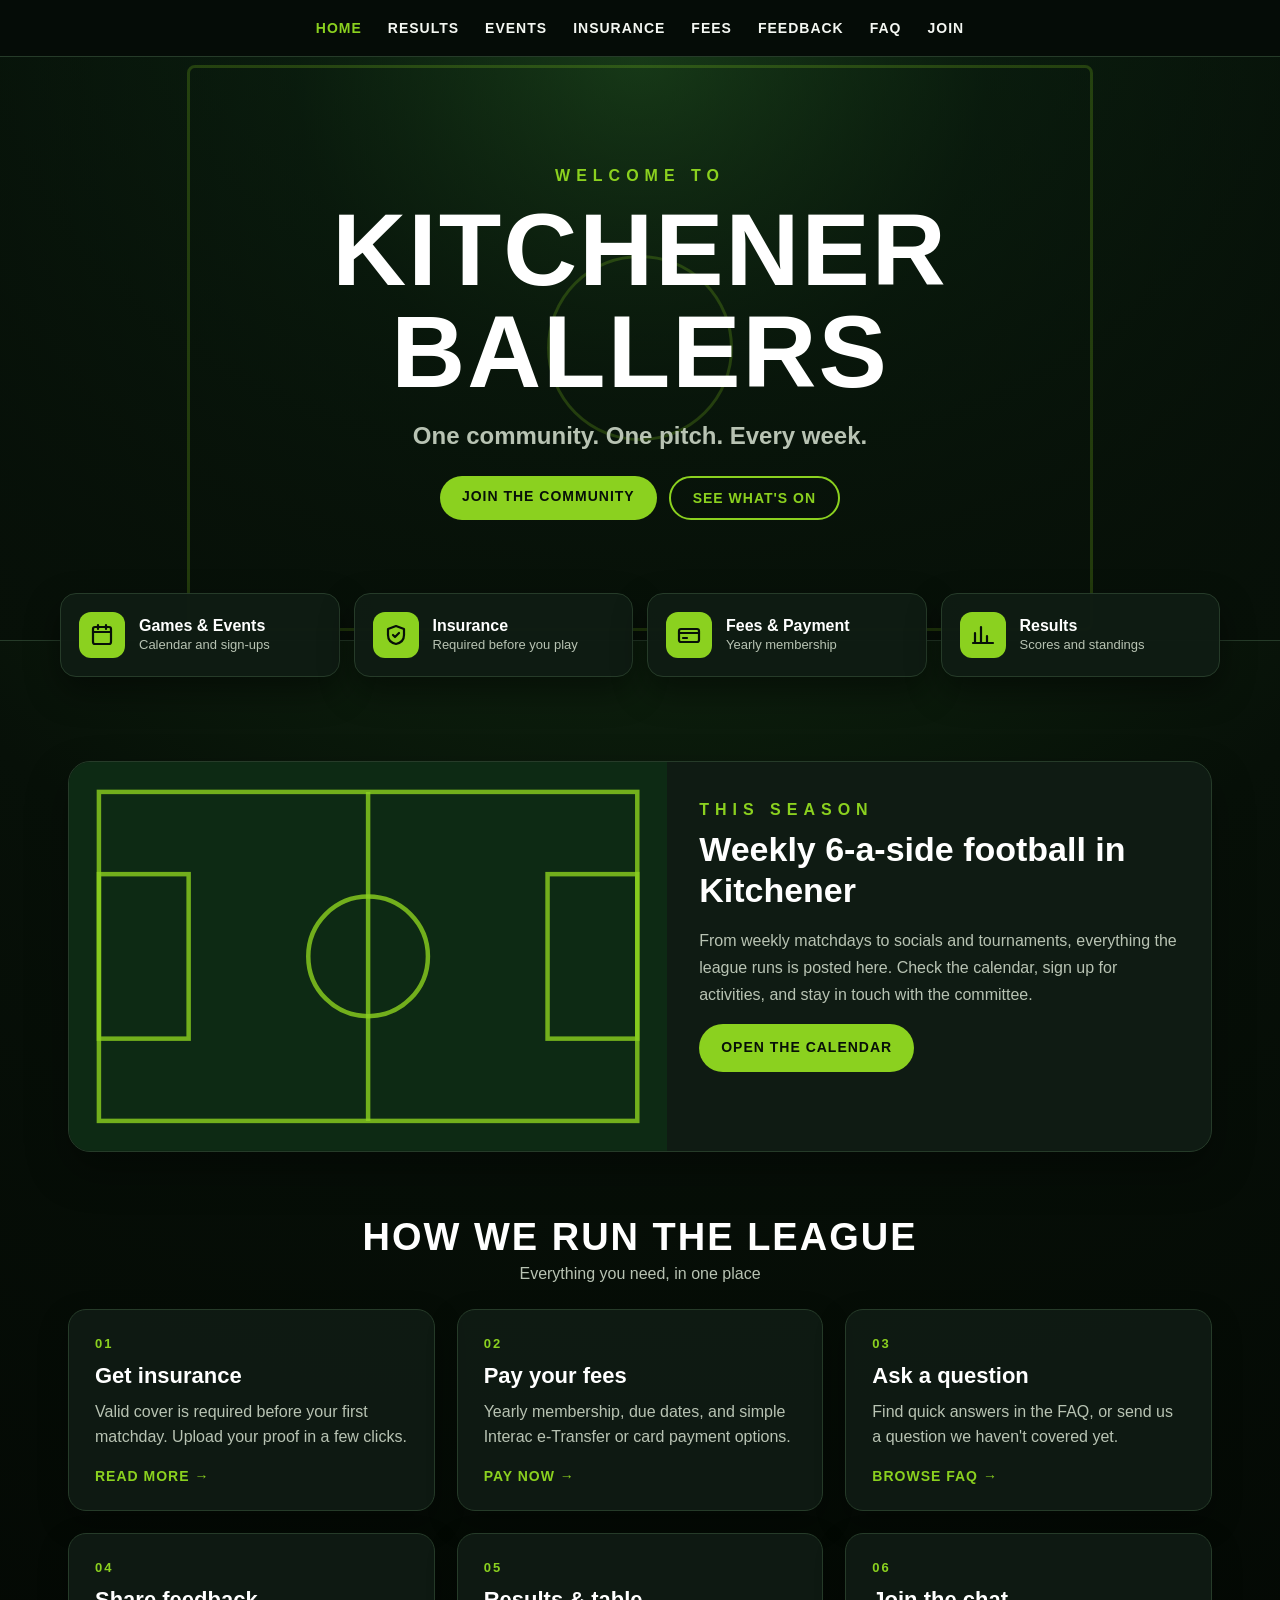
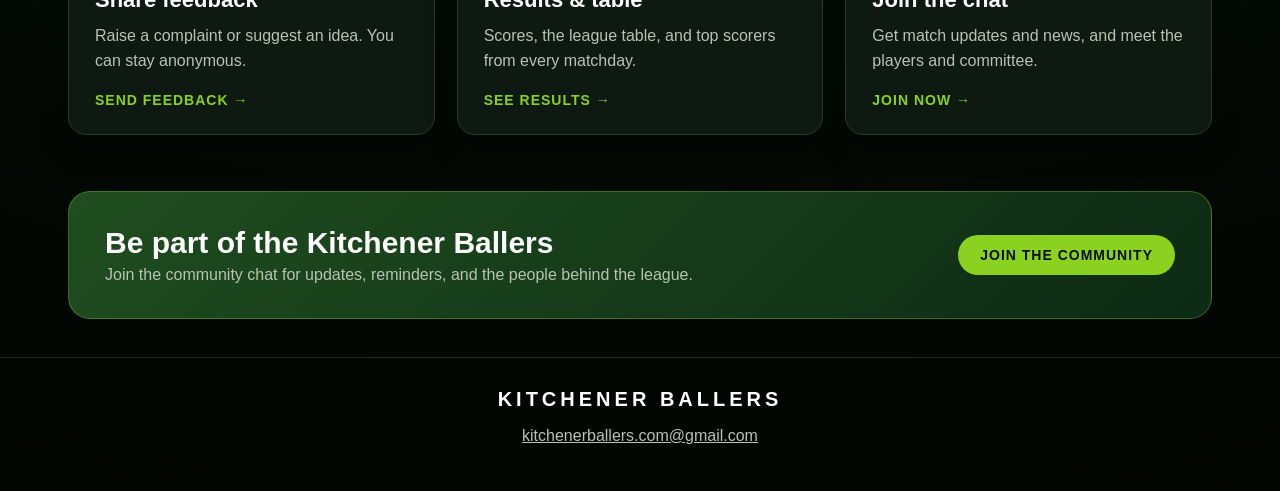
==== commit 406fc0a2: "Redesign home page layout with hero, quick links and feature panel Remove 6-Aside League heading fro" ====
--- a/index.html
+++ b/index.html
@@ -5,7 +5,7 @@
   <meta charset="UTF-8" />
   <meta name="viewport" content="width=device-width, initial-scale=1.0" />
   <title>Kitchener Ballers | Home</title>
-  <link rel="stylesheet" href="styles.css?v=400" />
+  <link rel="stylesheet" href="styles.css?v=401" />
 </head>
 
 <body>
@@ -21,66 +21,136 @@
     <a href="join.html">Join</a>
   </nav>
 
-  <header class="hero">
-    <p class="eyebrow">Kitchener Ballers</p>
-    <h1>6-Aside League</h1>
-    <p class="tagline">One League. One Passion. One Community.</p>
-    <div class="hero-actions">
-      <a class="btn" href="join.html">Join the community</a>
-      <a class="btn outline" href="fees.html">Pay your fees</a>
+  <!-- Hero -->
+  <section class="home-hero">
+    <div class="home-hero-inner">
+      <p class="eyebrow">Welcome to</p>
+      <h1 class="home-title">Kitchener Ballers</h1>
+      <p class="home-lead">One community. One pitch. Every week.</p>
+      <div class="hero-actions">
+        <a class="btn" href="join.html">Join the community</a>
+        <a class="btn outline" href="events.html">See what's on</a>
+      </div>
     </div>
-  </header>
+  </section>
+
+  <!-- Quick links -->
+  <section class="quick-strip">
+    <a class="quick" href="events.html">
+      <span class="quick-icon" aria-hidden="true">
+        <svg viewBox="0 0 24 24"><rect x="3" y="4" width="18" height="17" rx="2"/><path d="M3 9h18M8 2v4M16 2v4"/></svg>
+      </span>
+      <span><strong>Games &amp; Events</strong><small>Calendar and sign-ups</small></span>
+    </a>
+    <a class="quick" href="insurance.html">
+      <span class="quick-icon" aria-hidden="true">
+        <svg viewBox="0 0 24 24"><path d="M12 3l8 3v6c0 5-3.5 8-8 9-4.5-1-8-4-8-9V6z"/><path d="M9 12l2 2 4-4"/></svg>
+      </span>
+      <span><strong>Insurance</strong><small>Required before you play</small></span>
+    </a>
+    <a class="quick" href="fees.html">
+      <span class="quick-icon" aria-hidden="true">
+        <svg viewBox="0 0 24 24"><rect x="2" y="6" width="20" height="13" rx="2"/><path d="M2 10h20M6 15h4"/></svg>
+      </span>
+      <span><strong>Fees &amp; Payment</strong><small>Yearly membership</small></span>
+    </a>
+    <a class="quick" href="results.html">
+      <span class="quick-icon" aria-hidden="true">
+        <svg viewBox="0 0 24 24"><path d="M4 20V10M10 20V4M16 20v-7M22 20H2"/></svg>
+      </span>
+      <span><strong>Results</strong><small>Scores and standings</small></span>
+    </a>
+  </section>
 
   <main class="container">
 
-    <section class="notice">
-      Welcome to the Kitchener Ballers. Check the <a href="events.html">events calendar</a> for upcoming games, read the <a href="insurance.html">insurance requirements</a> before your first match, and send any questions through the <a href="faq.html">FAQ</a> or <a href="feedback.html">feedback form</a>.
+    <!-- Feature panels -->
+    <section class="feature">
+      <div class="feature-art art-pitch" aria-hidden="true">
+        <svg viewBox="0 0 400 260" preserveAspectRatio="xMidYMid slice">
+          <rect width="400" height="260" fill="#0d2a14"/>
+          <rect x="20" y="20" width="360" height="220" fill="none" stroke="#8bd11f" stroke-width="3" opacity=".8"/>
+          <line x1="200" y1="20" x2="200" y2="240" stroke="#8bd11f" stroke-width="3" opacity=".8"/>
+          <circle cx="200" cy="130" r="40" fill="none" stroke="#8bd11f" stroke-width="3" opacity=".8"/>
+          <rect x="20" y="75" width="60" height="110" fill="none" stroke="#8bd11f" stroke-width="3" opacity=".8"/>
+          <rect x="320" y="75" width="60" height="110" fill="none" stroke="#8bd11f" stroke-width="3" opacity=".8"/>
+        </svg>
+      </div>
+      <div class="feature-body">
+        <p class="eyebrow">This season</p>
+        <h2>Weekly 6-a-side football in Kitchener</h2>
+        <p>From weekly matchdays to socials and tournaments, everything the league runs is posted here. Check the calendar, sign up for activities, and stay in touch with the committee.</p>
+        <p><a class="btn" href="events.html">Open the calendar</a></p>
+      </div>
+    </section>
+
+    <section class="section-head">
+      <h2>How we run the league</h2>
+      <p>Everything you need, in one place</p>
     </section>
 
     <section class="grid three">
 
-      <div class="card">
-        <h2>Games &amp; Events</h2>
-        <p>See upcoming matchdays, activities, and sign-ups in one calendar.</p>
-        <p><a href="events.html">View the calendar &rarr;</a></p>
+      <a class="tile" href="insurance.html">
+        <span class="tile-num">01</span>
+        <h3>Get insurance</h3>
+        <p>Valid cover is required before your first matchday. Upload your proof in a few clicks.</p>
+        <span class="tile-link">Read more &rarr;</span>
+      </a>
+
+      <a class="tile" href="fees.html">
+        <span class="tile-num">02</span>
+        <h3>Pay your fees</h3>
+        <p>Yearly membership, due dates, and simple Interac e-Transfer or card payment options.</p>
+        <span class="tile-link">Pay now &rarr;</span>
+      </a>
+
+      <a class="tile" href="faq.html">
+        <span class="tile-num">03</span>
+        <h3>Ask a question</h3>
+        <p>Find quick answers in the FAQ, or send us a question we haven't covered yet.</p>
+        <span class="tile-link">Browse FAQ &rarr;</span>
+      </a>
+
+      <a class="tile" href="feedback.html">
+        <span class="tile-num">04</span>
+        <h3>Share feedback</h3>
+        <p>Raise a complaint or suggest an idea. You can stay anonymous.</p>
+        <span class="tile-link">Send feedback &rarr;</span>
+      </a>
+
+      <a class="tile" href="results.html">
+        <span class="tile-num">05</span>
+        <h3>Results &amp; table</h3>
+        <p>Scores, the league table, and top scorers from every matchday.</p>
+        <span class="tile-link">See results &rarr;</span>
+      </a>
+
+      <a class="tile" href="join.html">
+        <span class="tile-num">06</span>
+        <h3>Join the chat</h3>
+        <p>Get match updates and news, and meet the players and committee.</p>
+        <span class="tile-link">Join now &rarr;</span>
+      </a>
+
+    </section>
+
+    <!-- Community banner -->
+    <section class="banner">
+      <div>
+        <h2>Be part of the Kitchener Ballers</h2>
+        <p>Join the community chat for updates, reminders, and the people behind the league.</p>
       </div>
-
-      <div class="card">
-        <h2>Insurance</h2>
-        <p>Every player needs valid insurance before they take the pitch.</p>
-        <p><a href="insurance.html">What you need &rarr;</a></p>
-      </div>
-
-      <div class="card">
-        <h2>Fees</h2>
-        <p>Yearly membership fees, due dates, and how to pay.</p>
-        <p><a href="fees.html">Pay your fees &rarr;</a></p>
-      </div>
-
-      <div class="card">
-        <h2>Results</h2>
-        <p>Latest scores, the league table, and top scorers.</p>
-        <p><a href="results.html">See results &rarr;</a></p>
-      </div>
-
-      <div class="card">
-        <h2>Feedback</h2>
-        <p>Share a complaint or suggestion. You can stay anonymous.</p>
-        <p><a href="feedback.html">Send feedback &rarr;</a></p>
-      </div>
-
-      <div class="card">
-        <h2>Community</h2>
-        <p>Chat with players, get match updates, and meet the committee.</p>
-        <p><a href="join.html">Join us &rarr;</a></p>
-      </div>
-
+      <a class="btn" href="join.html">Join the community</a>
     </section>
 
   </main>
 
   <footer>
-    Kitchener Ballers &middot; <a href="mailto:kitchenerballers.com@gmail.com">kitchenerballers.com@gmail.com</a>
+    <p class="footer-brand">Kitchener Ballers</p>
+    <p>
+      <a href="mailto:kitchenerballers.com@gmail.com">kitchenerballers.com@gmail.com</a>
+    </p>
   </footer>
 
 </body>
--- a/styles.css
+++ b/styles.css
@@ -253,3 +253,205 @@
   border-top:1px solid #1d2e1d;
 }
 footer a{color:var(--muted)}
+footer .footer-brand{
+  font-size:20px;
+  font-weight:900;
+  letter-spacing:4px;
+  text-transform:uppercase;
+  color:#fff;
+  margin:0 0 8px;
+}
+
+/* ---------- Home redesign ---------- */
+.home-hero{
+  position:relative;
+  padding:110px 20px 120px;
+  text-align:center;
+  background:
+    linear-gradient(180deg,rgba(7,16,8,.55),rgba(7,16,8,.95)),
+    radial-gradient(circle at 50% 0%,#2a6b2a 0%,#0d2a14 40%,#050c07 100%);
+  border-bottom:1px solid var(--line);
+  overflow:hidden;
+}
+.home-hero::before{
+  content:"";
+  position:absolute;
+  left:50%;
+  top:50%;
+  width:min(900px,95vw);
+  height:min(560px,70vw);
+  transform:translate(-50%,-50%);
+  border:3px solid rgba(139,209,31,.22);
+  border-radius:8px;
+  pointer-events:none;
+}
+.home-hero::after{
+  content:"";
+  position:absolute;
+  left:50%;
+  top:50%;
+  width:180px;
+  height:180px;
+  transform:translate(-50%,-50%);
+  border:3px solid rgba(139,209,31,.22);
+  border-radius:50%;
+  pointer-events:none;
+}
+.home-hero-inner{position:relative;z-index:1;max-width:820px;margin:0 auto}
+.home-title{
+  font-size:clamp(46px,8vw,104px);
+  line-height:1;
+  margin:14px 0 18px;
+  letter-spacing:2px;
+  text-transform:uppercase;
+  color:#fff !important;
+}
+.home-lead{
+  font-size:clamp(18px,2.4vw,24px);
+  color:var(--muted) !important;
+  margin:0;
+  font-weight:600;
+}
+
+.quick-strip{
+  max-width:1200px;
+  margin:-48px auto 0;
+  padding:0 20px;
+  position:relative;
+  z-index:2;
+  display:grid;
+  grid-template-columns:repeat(2,1fr);
+  gap:14px;
+}
+@media(min-width:900px){
+  .quick-strip{grid-template-columns:repeat(4,1fr)}
+}
+.quick{
+  display:flex;
+  align-items:center;
+  gap:14px;
+  background:rgba(15,27,19,.97);
+  border:1px solid var(--line);
+  border-radius:16px;
+  padding:18px;
+  text-decoration:none;
+  color:var(--text);
+  box-shadow:0 14px 34px rgba(0,0,0,.45);
+  transition:transform .15s ease,border-color .15s ease;
+}
+.quick:hover{transform:translateY(-3px);border-color:var(--green)}
+.quick strong{display:block;font-size:16px;color:#fff}
+.quick small{display:block;color:var(--muted);font-size:13px;margin-top:2px}
+.quick-icon{
+  flex:0 0 46px;
+  height:46px;
+  border-radius:12px;
+  background:var(--green);
+  display:flex;
+  align-items:center;
+  justify-content:center;
+}
+.quick-icon svg{
+  width:24px;
+  height:24px;
+  fill:none;
+  stroke:#071008;
+  stroke-width:2.2;
+  stroke-linecap:round;
+  stroke-linejoin:round;
+}
+
+.feature{
+  display:grid;
+  grid-template-columns:1fr;
+  gap:0;
+  margin:56px 0 0;
+  border-radius:22px;
+  overflow:hidden;
+  border:1px solid var(--line);
+  background:var(--card);
+  box-shadow:0 18px 40px rgba(0,0,0,.35);
+}
+@media(min-width:900px){
+  .feature{grid-template-columns:1.1fr 1fr}
+}
+.feature-art{min-height:260px}
+.feature-art svg{width:100%;height:100%;display:block}
+.feature-body{padding:34px 32px}
+.feature-body h2{
+  font-size:clamp(24px,3vw,34px);
+  margin:6px 0 14px;
+  color:#fff;
+  line-height:1.2;
+}
+.feature-body p{color:var(--muted);line-height:1.7}
+
+.section-head{
+  text-align:center;
+  margin:64px 0 26px;
+}
+.section-head h2{
+  margin:0 0 6px;
+  font-size:clamp(26px,3.2vw,38px);
+  text-transform:uppercase;
+  letter-spacing:2px;
+  color:#fff;
+}
+.section-head p{margin:0;color:var(--muted)}
+
+.tile{
+  display:flex;
+  flex-direction:column;
+  text-decoration:none;
+  color:var(--text);
+  background:rgba(15,27,19,.96);
+  border:1px solid var(--line);
+  border-radius:18px;
+  padding:26px;
+  box-shadow:0 12px 30px rgba(0,0,0,.3);
+  transition:transform .15s ease,border-color .15s ease;
+}
+.tile:hover{transform:translateY(-4px);border-color:var(--green)}
+.tile-num{
+  font-size:13px;
+  font-weight:900;
+  letter-spacing:2px;
+  color:var(--green);
+}
+.tile h3{
+  margin:12px 0 10px;
+  font-size:22px;
+  color:#fff;
+}
+.tile p{
+  margin:0 0 18px;
+  color:var(--muted);
+  line-height:1.6;
+  flex:1;
+}
+.tile-link{
+  font-weight:800;
+  color:var(--green);
+  font-size:14px;
+  text-transform:uppercase;
+  letter-spacing:1px;
+}
+
+.banner{
+  margin:56px 0 10px;
+  display:flex;
+  flex-wrap:wrap;
+  align-items:center;
+  justify-content:space-between;
+  gap:20px;
+  padding:34px 36px;
+  border-radius:22px;
+  background:linear-gradient(135deg,#1f4d1f,#0d2a14);
+  border:1px solid rgba(139,209,31,.35);
+}
+.banner h2{
+  margin:0 0 6px;
+  font-size:clamp(22px,2.8vw,30px);
+  color:#fff;
+}
+.banner p{margin:0;color:var(--muted)}
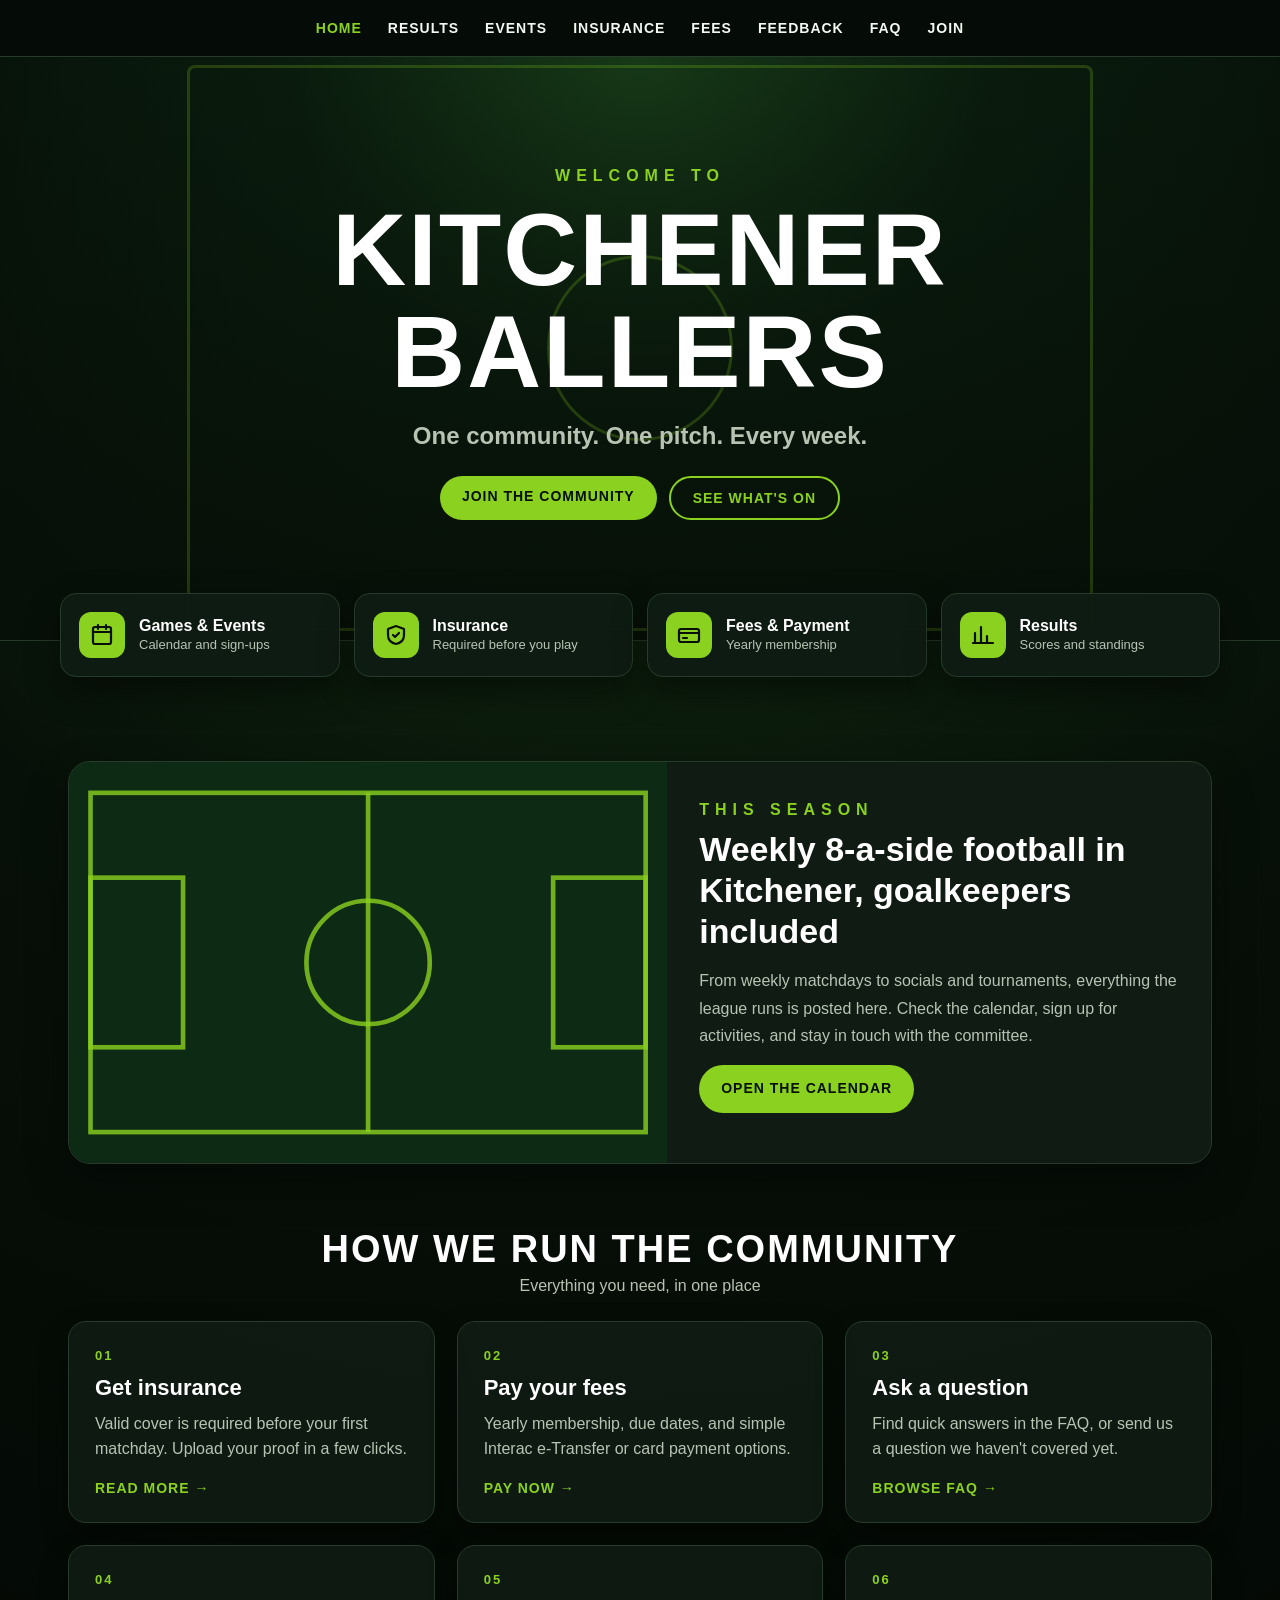
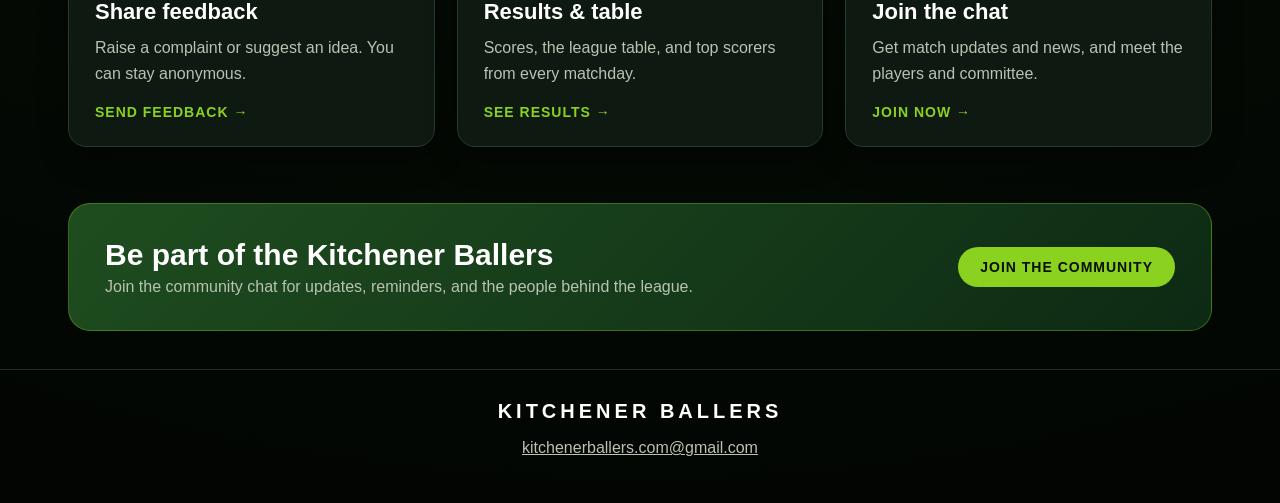
==== commit fb1534b1: "Update home wording: 8-a-side and community section Co-Authored-By: Claude Haiku 5.5 <noreply@anthro" ====
--- a/index.html
+++ b/index.html
@@ -78,14 +78,14 @@
       </div>
       <div class="feature-body">
         <p class="eyebrow">This season</p>
-        <h2>Weekly 6-a-side football in Kitchener</h2>
+        <h2>Weekly 8-a-side football in Kitchener, goalkeepers included</h2>
         <p>From weekly matchdays to socials and tournaments, everything the league runs is posted here. Check the calendar, sign up for activities, and stay in touch with the committee.</p>
         <p><a class="btn" href="events.html">Open the calendar</a></p>
       </div>
     </section>
 
     <section class="section-head">
-      <h2>How we run the league</h2>
+      <h2>How we run the community</h2>
       <p>Everything you need, in one place</p>
     </section>
 
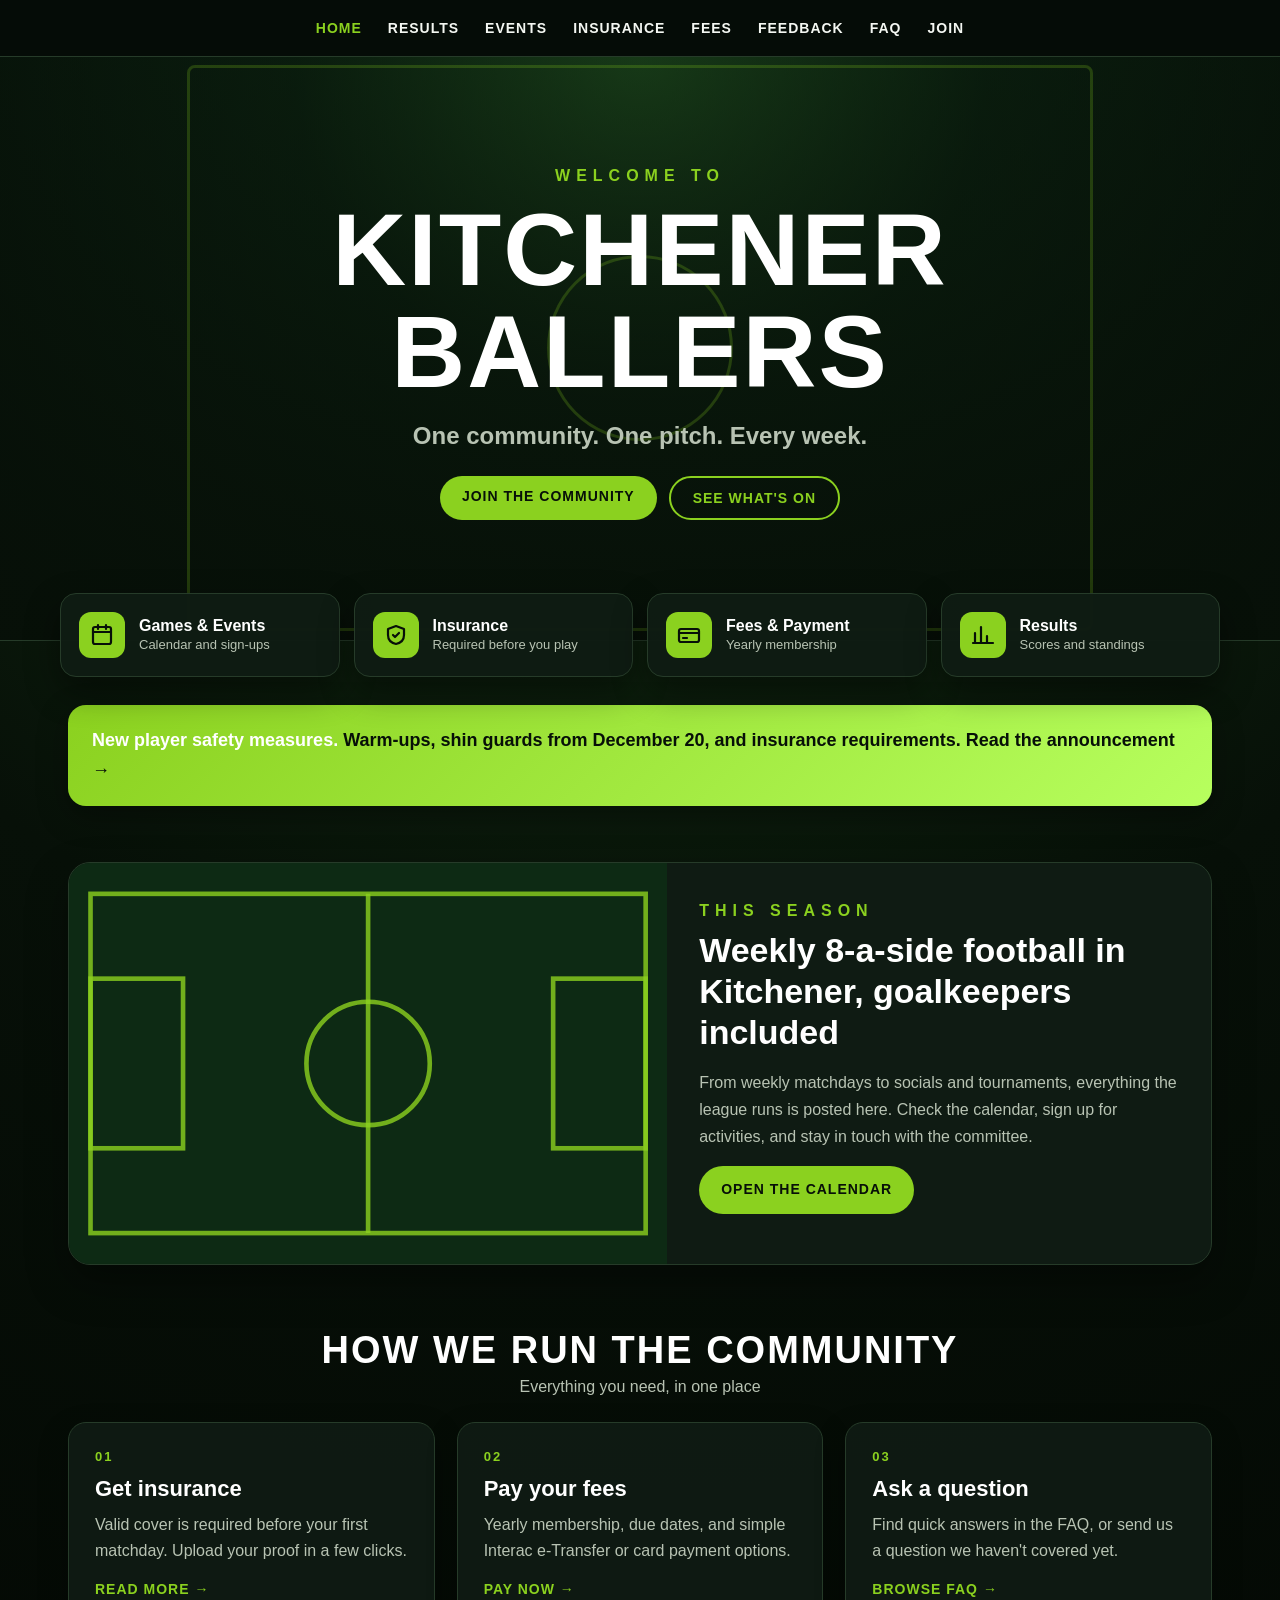
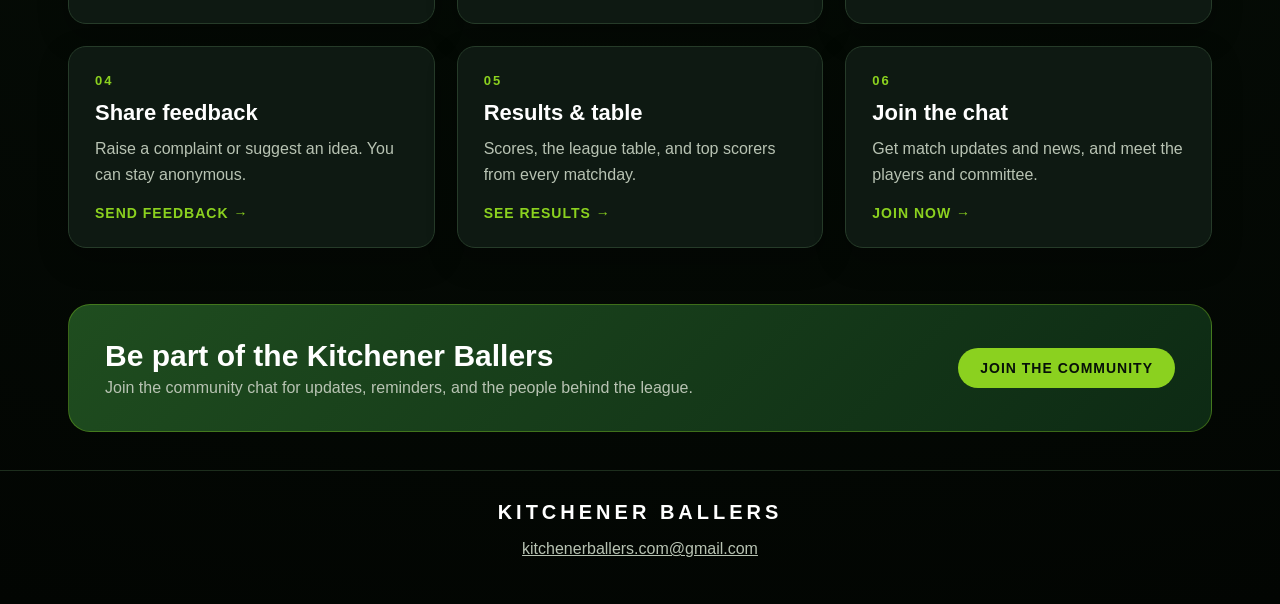
==== commit 56ec4573: "Add player safety announcement page and home notice Co-Authored-By: Claude Haiku 5.5 <noreply@anthro" ====
--- a/index.html
+++ b/index.html
@@ -63,6 +63,11 @@
   </section>
 
   <main class="container">
+
+    <!-- Safety notice -->
+    <a class="notice" href="safety.html" style="display:block;text-decoration:none;color:#071008;margin-top:0">
+      <strong>New player safety measures.</strong> Warm-ups, shin guards from December 20, and insurance requirements. Read the announcement &rarr;
+    </a>
 
     <!-- Feature panels -->
     <section class="feature">
